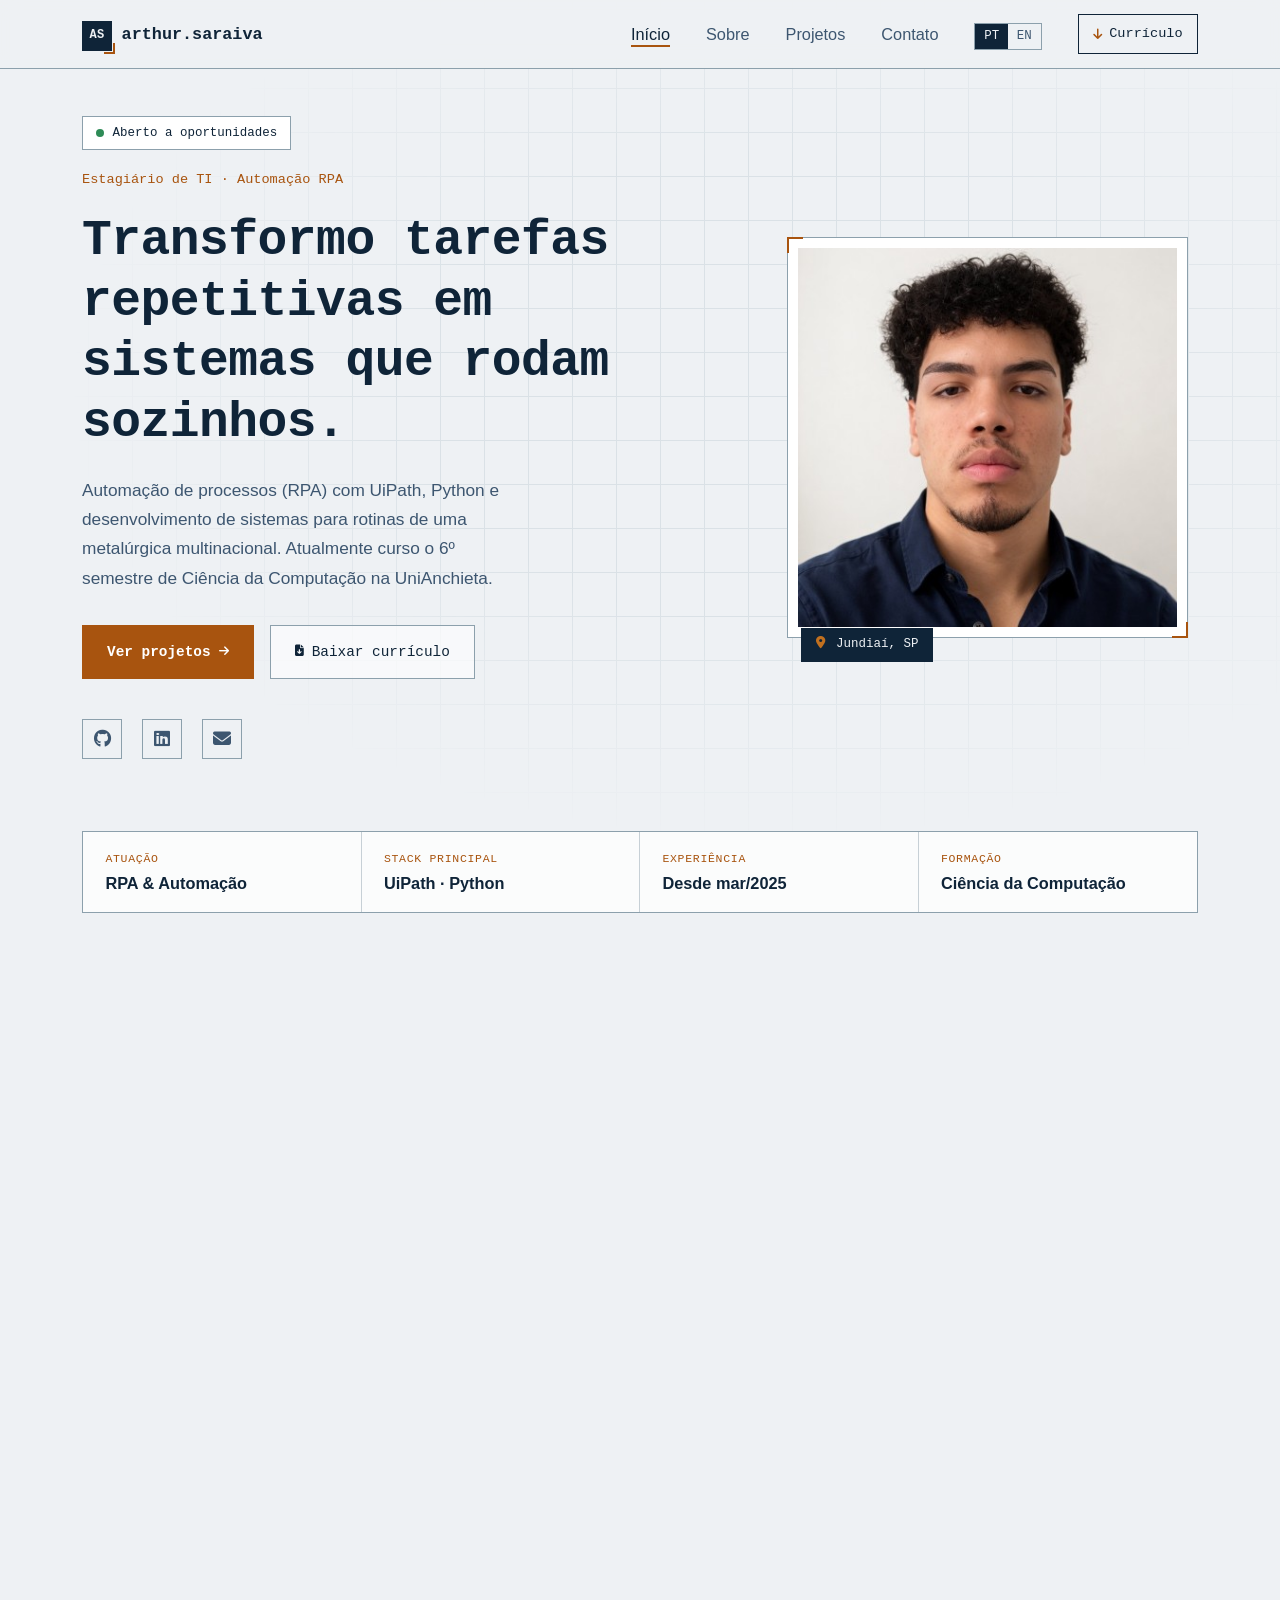
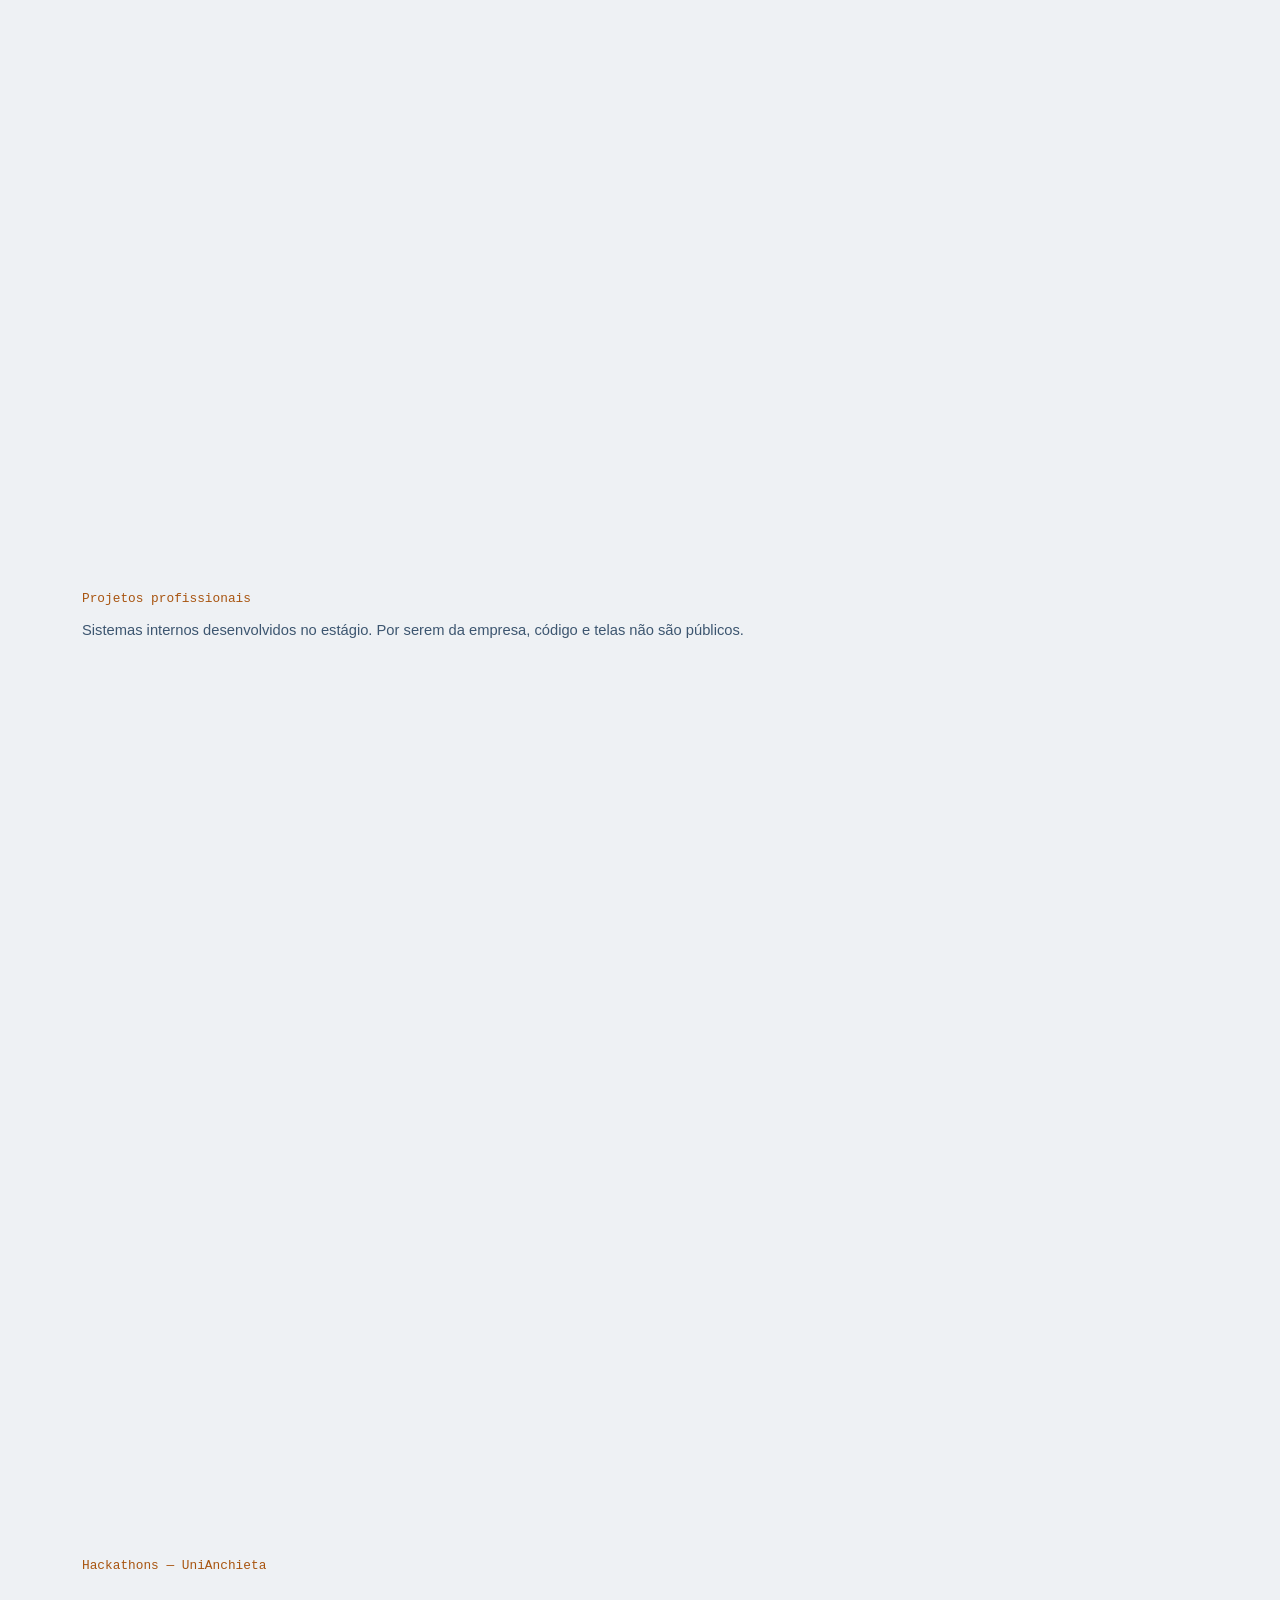
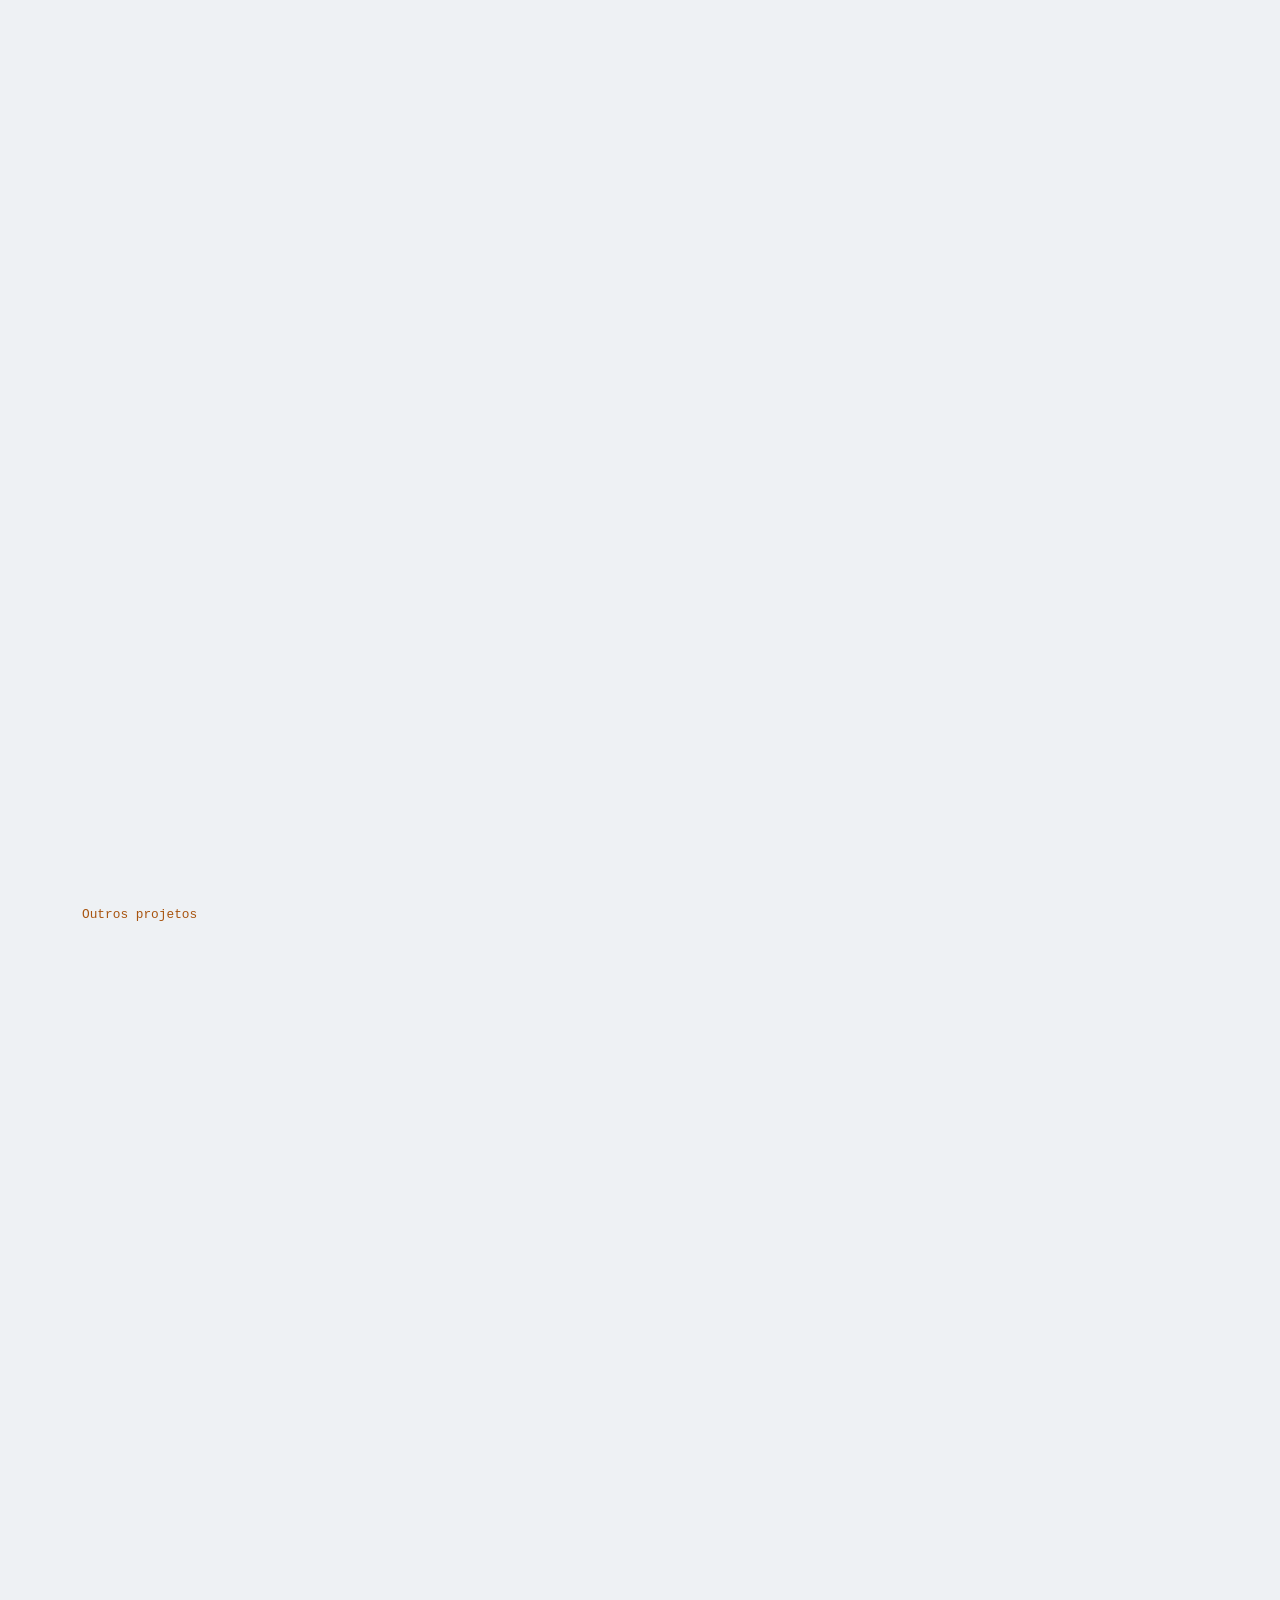
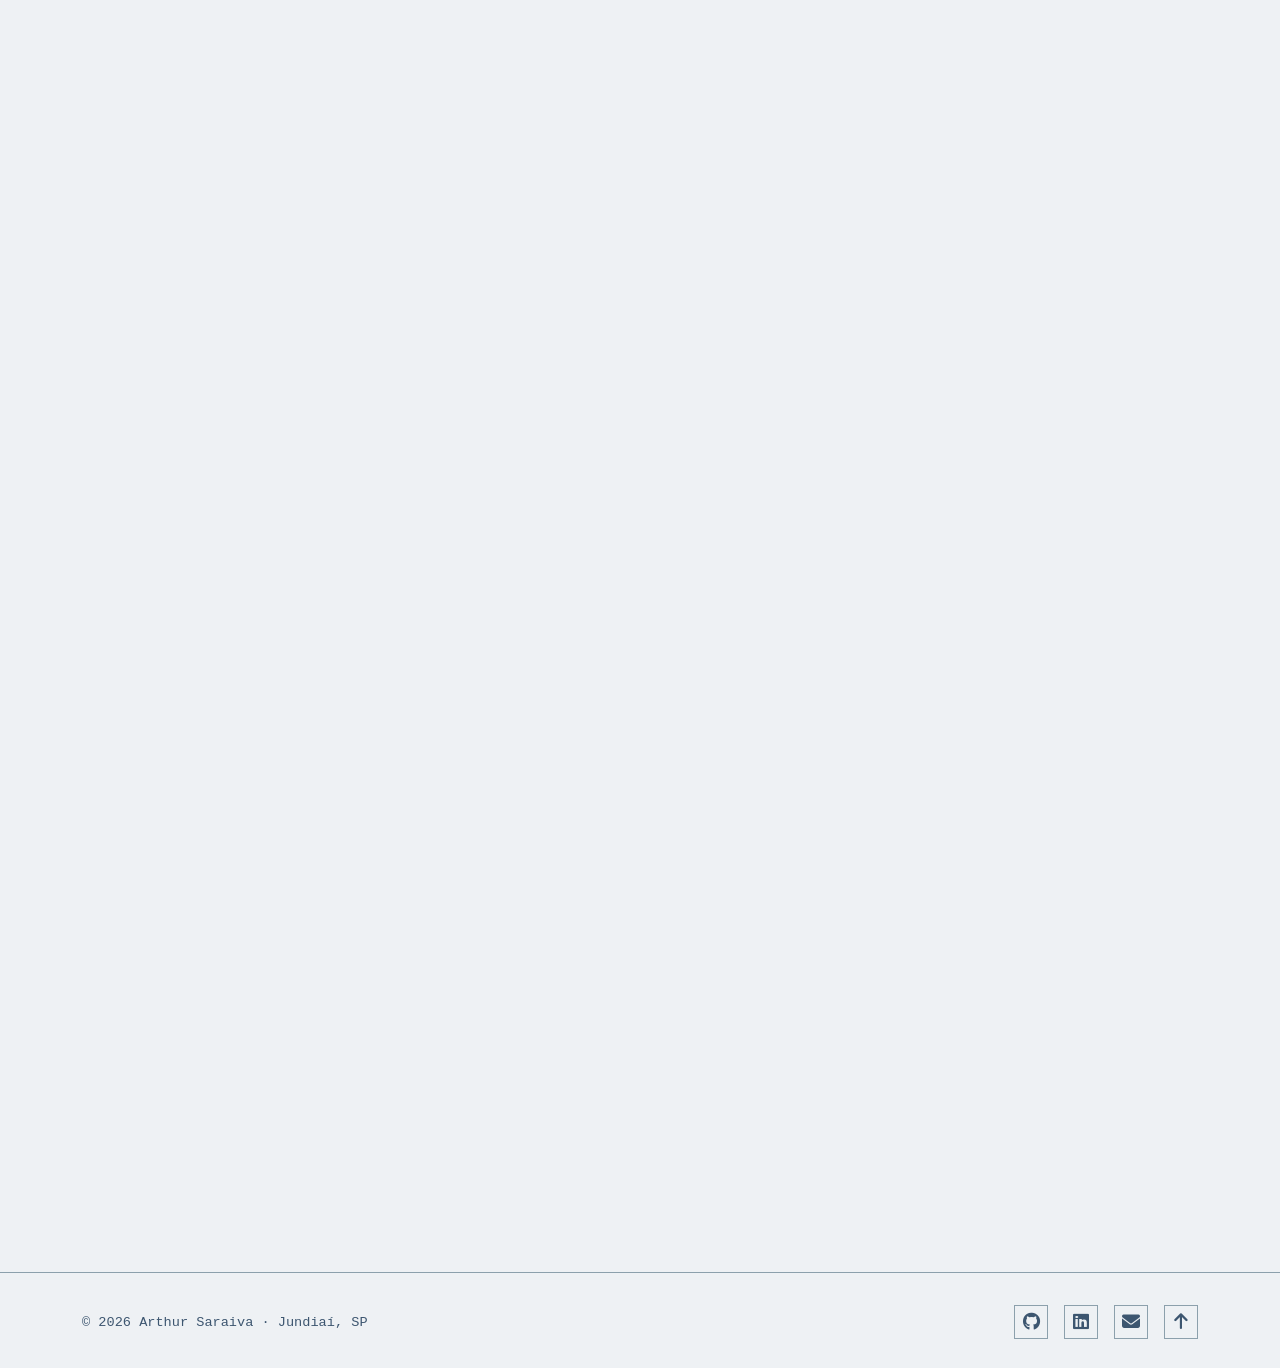
==== index.html @ bbb7237f "Tira o nome da empresa fora da Experiência e alinha textos ao currículo" ====
<!DOCTYPE html>
<html lang="pt-BR">
<head>
    <meta charset="UTF-8">
    <meta name="viewport" content="width=device-width, initial-scale=1.0">
    <title>Arthur Saraiva — Desenvolvedor RPA &amp; Automação</title>
    <meta name="description" content="Arthur Saraiva — Estagiário de TI em uma multinacional. Automação de processos (RPA) com UiPath, Python e desenvolvimento de sistemas. Ciência da Computação na UniAnchieta.">
    <meta name="theme-color" content="#0F2438">
    <meta http-equiv="Content-Security-Policy" content="default-src 'self'; script-src 'self'; style-src 'self' https://fonts.googleapis.com; font-src 'self' https://fonts.gstatic.com; img-src 'self' data:; connect-src https://formsubmit.co; form-action 'self'; base-uri 'self'; object-src 'none'">
    <meta name="referrer" content="strict-origin-when-cross-origin">

    <meta property="og:type" content="website">
    <meta property="og:title" content="Arthur Saraiva — Desenvolvedor RPA &amp; Automação">
    <meta property="og:description" content="Automação de processos com UiPath e Python, e sistemas web em Django e Flask.">
    <meta property="og:url" content="https://arthsz-ti.github.io/">
    <meta property="og:image" content="https://arthsz-ti.github.io/image/profile.png">
    <meta property="og:locale" content="pt_BR">

    <link rel="icon" href="data:image/svg+xml,%3Csvg xmlns='http://www.w3.org/2000/svg' viewBox='0 0 64 64'%3E%3Crect width='64' height='64' fill='%230F2438'/%3E%3Cpath d='M8 8h14v4H12v10H8zM56 56H42v-4h10V42h4z' fill='%23C1701F'/%3E%3Ctext x='32' y='42' font-family='monospace' font-size='26' font-weight='700' fill='%23EEF1F4' text-anchor='middle'%3EAS%3C/text%3E%3C/svg%3E">

    <link rel="alternate" hreflang="pt-BR" href="https://arthsz-ti.github.io/">
    <link rel="alternate" hreflang="en" href="https://arthsz-ti.github.io/en/">
    <link rel="preconnect" href="https://fonts.googleapis.com">
    <link rel="preconnect" href="https://fonts.gstatic.com" crossorigin>
    <link href="https://fonts.googleapis.com/css2?family=IBM+Plex+Mono:wght@400;500;600&family=IBM+Plex+Sans:wght@400;500;600;700&display=swap" rel="stylesheet">
    <link href="vendor/fontawesome/css/all.min.css" rel="stylesheet">
    <link href="css/style.css?v=5" rel="stylesheet">
</head>
<body>
    <a class="skip-link" href="#sobre">Pular para o conteúdo</a>

    <header>
        <nav class="navbar">
            <div class="nav-container">
                <div class="nav-logo">
                    <a href="#home"><span class="logo-mark">AS</span>arthur.saraiva</a>
                </div>
                <ul class="nav-menu">
                    <li class="nav-item"><a href="#home" class="nav-link">Início</a></li>
                    <li class="nav-item"><a href="#sobre" class="nav-link">Sobre</a></li>
                    <li class="nav-item"><a href="#portfolio" class="nav-link">Projetos</a></li>
                    <li class="nav-item"><a href="#contato" class="nav-link">Contato</a></li>
                    <li class="nav-item"><span class="lang-switch" aria-label="Idioma"><span aria-current="true">PT</span><a href="en/" hreflang="en" lang="en" title="English version">EN</a></span></li>
                    <li class="nav-item nav-cta-item">
                        <a href="docs/curriculo-arthur-saraiva.pdf" class="nav-cta" download>
                            <i class="fas fa-arrow-down" aria-hidden="true"></i> Currículo
                        </a>
                    </li>
                </ul>
                <button class="hamburger" aria-label="Abrir menu" aria-expanded="false">
                    <span class="bar"></span>
                    <span class="bar"></span>
                    <span class="bar"></span>
                </button>
            </div>
        </nav>
    </header>

    <main>
        <!-- Home -->
        <section id="home" class="hero">
            <div class="container hero-container">
                <div class="hero-content">
                    <span class="status-badge"><span class="status-dot"></span>Aberto a oportunidades</span>
                    <span class="hero-eyebrow">Estagiário de TI · Automação RPA</span>
                    <h1 class="hero-title">Transformo tarefas repetitivas em sistemas que rodam sozinhos.</h1>
                    <p class="hero-description">Automação de processos (RPA) com UiPath, Python e desenvolvimento de sistemas para rotinas de uma metalúrgica multinacional. Atualmente curso o 6º semestre de Ciência da Computação na UniAnchieta.</p>
                    <div class="hero-buttons">
                        <a href="#portfolio" class="btn btn-primary">Ver projetos <i class="fas fa-arrow-right" aria-hidden="true"></i></a>
                        <a href="docs/curriculo-arthur-saraiva.pdf" class="btn btn-secondary" download><i class="fas fa-file-arrow-down" aria-hidden="true"></i> Baixar currículo</a>
                    </div>
                    <div class="social-links">
                        <a href="https://github.com/arthsz-ti" target="_blank" rel="noopener" aria-label="GitHub"><i class="fab fa-github"></i></a>
                        <a href="https://www.linkedin.com/in/arthur-saraiva-ti" target="_blank" rel="noopener" aria-label="LinkedIn"><i class="fab fa-linkedin"></i></a>
                        <a href="mailto:arthursaraiva51@gmail.com" aria-label="Email"><i class="fas fa-envelope"></i></a>
                    </div>
                </div>
                <div class="hero-image">
                    <div class="plate">
                        <img src="image/profile.png" alt="Arthur Saraiva" class="profile-img" width="400" height="400">
                    </div>
                    <span class="hero-image-tag"><i class="fas fa-location-dot" aria-hidden="true"></i> Jundiaí, SP</span>
                </div>
            </div>

            <div class="container">
                <dl class="hero-facts">
                    <div class="fact">
                        <dt>Atuação</dt>
                        <dd>RPA &amp; Automação</dd>
                    </div>
                    <div class="fact">
                        <dt>Stack principal</dt>
                        <dd>UiPath · Python</dd>
                    </div>
                    <div class="fact">
                        <dt>Experiência</dt>
                        <dd>Desde mar/2025</dd>
                    </div>
                    <div class="fact">
                        <dt>Formação</dt>
                        <dd>Ciência da Computação</dd>
                    </div>
                </dl>
            </div>
        </section>

        <!-- Sobre -->
        <section id="sobre" class="about">
            <div class="container">
                <div class="section-head reveal">
                    <span class="section-num">01</span>
                    <h2 class="section-title">Sobre mim</h2>
                </div>

                <div class="about-content">
                    <div class="about-text reveal">
                        <p>Desde março de 2025 sou estagiário de TI em uma multinacional do setor automotivo. Desenvolvo, executo e monitoro automações RPA (attended e unattended) em <strong>UiPath</strong> Studio e Orchestrator, estruturadas em REFramework com tratamento de exceções e logging, cobrindo o ciclo completo: análise, desenvolvimento, testes, homologação, implantação e sustentação. Também desenvolvo em <strong>Python</strong> (Flask, Django, Pandas) e dou suporte a sistemas corporativos como SAP, PowerShare e BMC.</p>

                        <p>Construí um portal web em Django com controle de acesso por perfil, usado hoje por todas as plantas no Brasil para centralizar iniciativas de qualquer área, não só de automação. O RH, por exemplo, pode usá-lo para tratar de benefícios. O portal conta com IA integrada e controle de gerenciamento. Também desenvolvi um <strong>dashboard de monitoramento de automações</strong> em Flask, integrado via API ao UiPath Orchestrator, e trabalho num projeto de visão computacional para detecção de uso de EPIs.</p>

                        <div class="objective">
                            <h3>Plano de carreira</h3>
                            <p>Busco oportunidades como Desenvolvedor(a) RPA Júnior ou Analista de Automação, para aplicar e evoluir na prática o que já venho construindo.</p>
                        </div>

                        <div class="languages">
                            <h3>Idiomas</h3>
                            <ul>
                                <li><span class="lang-name">Português</span> <span class="lang-level">Nativo</span></li>
                                <li><span class="lang-name">Inglês</span> <span class="lang-level">Profissional</span></li>
                                <li><span class="lang-name">Italiano</span> <span class="lang-level">Em estudo</span></li>
                            </ul>
                        </div>
                    </div>

                    <div class="skills-section reveal">
                        <div class="skill-category">
                            <h4>Automação &amp; RPA</h4>
                            <div class="skills">
                                <span class="skill-tag">UiPath Studio</span>
                                <span class="skill-tag">Orchestrator</span>
                                <span class="skill-tag">REFramework</span>
                                <span class="skill-tag">N8n</span>
                                <span class="skill-tag">Knime</span>
                                <span class="skill-tag">Selenium</span>
                                <span class="skill-tag">PyAutoGUI</span>
                            </div>
                        </div>
                        <div class="skill-category">
                            <h4>Backend &amp; Dados</h4>
                            <div class="skills">
                                <span class="skill-tag">Python</span>
                                <span class="skill-tag">Django</span>
                                <span class="skill-tag">Flask</span>
                                <span class="skill-tag">Pandas</span>
                                <span class="skill-tag">SQL Server</span>
                                <span class="skill-tag">APIs REST</span>
                                <span class="skill-tag">JSON / XML</span>
                                <span class="skill-tag">Power BI</span>
                                <span class="skill-tag">Git</span>
                            </div>
                        </div>
                        <div class="skill-category">
                            <h4>Frontend</h4>
                            <div class="skills">
                                <span class="skill-tag">HTML</span>
                                <span class="skill-tag">CSS</span>
                                <span class="skill-tag">JavaScript</span>
                                <span class="skill-tag">TypeScript</span>
                            </div>
                        </div>
                        <div class="skill-category">
                            <h4>Inteligência Artificial</h4>
                            <div class="skills">
                                <span class="skill-tag">Agentes de IA</span>
                                <span class="skill-tag">Integração via API</span>
                                <span class="skill-tag">Visão computacional</span>
                            </div>
                        </div>
                        <div class="skill-category">
                            <h4>Sistemas corporativos</h4>
                            <div class="skills">
                                <span class="skill-tag">SAP</span>
                                <span class="skill-tag">PowerShare</span>
                                <span class="skill-tag">BMC</span>
                            </div>
                        </div>
                    </div>
                </div>

                <div class="experience-education">
                    <div class="experience reveal">
                        <h3>Experiência</h3>
                        <div class="timeline-item">
                            <div class="timeline-date">Março 2025 — Atual</div>
                            <div class="timeline-content">
                                <h4>Estagiário de TI</h4>
                                <p class="role-loc">Aumovio (spin-off da Continental Automotive) · Várzea Paulista, SP</p>

                                <div class="exp-group">
                                    <h5>Automação RPA</h5>
                                    <ul>
                                        <li>Desenvolvo, executo e monitoro automações attended e unattended em UiPath Studio e Orchestrator, estruturadas em REFramework com tratamento de exceções e logging</li>
                                        <li>Cubro o ciclo completo: levantamento do processo, desenvolvimento, testes, homologação, implantação e sustentação</li>
                                        <li>Faço a análise de processos junto às áreas de negócio e elaboro a documentação técnica (PDD e SDD)</li>
                                    </ul>
                                </div>

                                <div class="exp-group">
                                    <h5>Desenvolvimento de sistemas</h5>
                                    <ul>
                                        <li>Construí do zero um portal web (Django) com controle de acesso por perfil, com o objetivo de centralizar num único portal as iniciativas de qualquer área (não só automação), com IA integrada e controle de gerenciamento. Hoje é usado por todas as plantas no Brasil</li>
                                        <li>Integrei um agente de IA a esse portal para apoiar geração de conteúdo e análises</li>
                                        <li>Desenvolvi um dashboard de monitoramento de automações em Python (Flask) e SQL Server, integrado via REST API ao UiPath Orchestrator, que mostra status, execuções, falhas, horário de disparo e a máquina (hostname) de cada robô</li>
                                        <li>Desenvolvi uma aplicação web em Django para monitoramento e planejamento de materiais, com KPIs de risco de cobertura, filtros, controle de acesso por perfil e envio de follow-ups, integrada a dados do SAP</li>
                                        <li>Desenvolvo um projeto de visão computacional para detecção de EPIs</li>
                                    </ul>
                                </div>

                                <div class="exp-group">
                                    <h5>Suporte &amp; infraestrutura</h5>
                                    <ul>
                                        <li>Dou suporte a sistemas corporativos (SAP, PowerShare e BMC) e atuo em projetos de migração de usuários e gestão de acessos, em ambiente multinacional</li>
                                    </ul>
                                </div>
                            </div>
                        </div>
                    </div>

                    <div class="education reveal">
                        <h3>Formação</h3>
                        <div class="timeline-item">
                            <div class="timeline-date">2024 — 2027 (em andamento)</div>
                            <div class="timeline-content">
                                <h4>Bacharelado em Ciências da Computação</h4>
                                <p>UniAnchieta · 6º semestre</p>
                            </div>
                        </div>
                        <div class="timeline-item">
                            <div class="timeline-date">2022 — 2023</div>
                            <div class="timeline-content">
                                <h4>Curso Técnico em Administração</h4>
                                <p>ETECVAV</p>
                            </div>
                        </div>
                    </div>
                </div>

                <div class="courses-list reveal">
                    <h3>Cursos &amp; certificações</h3>
                    <div class="courses-grid">
                        <div class="course-card course-current">
                            <span class="course-name">Desenvolvimento Web Completo</span>
                            <span class="course-org">Udemy · cursando</span>
                        </div>
                        <div class="course-card">
                            <span class="course-name">RPA Automação com Python</span>
                            <span class="course-org">Udemy · fev 2026</span>
                        </div>
                        <div class="course-card">
                            <span class="course-name">RPA Developer Foundation</span>
                            <span class="course-org">UiPath · abr 2025</span>
                        </div>
                        <div class="course-card">
                            <span class="course-name">Power BI e SQL Server</span>
                            <span class="course-org">Udemy · ago 2025</span>
                        </div>
                        <div class="course-card">
                            <span class="course-name">Algoritmos e Lógica de Programação</span>
                            <span class="course-org">Udemy · mai 2025</span>
                        </div>
                        <div class="course-card">
                            <span class="course-name">Fundamentos Python 1</span>
                            <span class="course-org">Senai · jun 2024</span>
                        </div>
                    </div>
                    <details class="courses-more">
                        <summary><span class="more-closed">Ver todos os cursos (+9)</span><span class="more-open">Mostrar menos</span> <i class="fas fa-chevron-down" aria-hidden="true"></i></summary>
                        <div class="courses-grid">
                            <div class="course-card">
                                <span class="course-name">Conceitos Básicos de Redes</span>
                                <span class="course-org">Cisco · nov 2025</span>
                            </div>
                            <div class="course-card">
                                <span class="course-name">Academia Guepardo TAX in Company</span>
                                <span class="course-org">NTT DATA Business Solutions · out 2025</span>
                            </div>
                            <div class="course-card">
                                <span class="course-name">Windows Server Hyper-V and Virtualization</span>
                                <span class="course-org">Microsoft · set 2025</span>
                            </div>
                            <div class="course-card">
                                <span class="course-name">Introduction to Packet Tracer Exam</span>
                                <span class="course-org">Cisco · set 2025</span>
                            </div>
                            <div class="course-card">
                                <span class="course-name">Power Business Intelligence &amp; Microsoft Excel</span>
                                <span class="course-org">InterNews Jundiaí · abr 2023</span>
                            </div>
                            <div class="course-card">
                                <span class="course-name">Excel Completo</span>
                                <span class="course-org">Senai São Paulo · set 2022</span>
                            </div>
                            <div class="course-card">
                                <span class="course-name">Como Falar em Público</span>
                                <span class="course-org">Senac · 2022</span>
                            </div>
                            <div class="course-card">
                                <span class="course-name">Marketing Digital e Vendas em Redes Sociais</span>
                                <span class="course-org">Senac São Paulo · dez 2021</span>
                            </div>
                            <div class="course-card">
                                <span class="course-name">Hardware, Redes, Notebooks e Dispositivos Móveis</span>
                                <span class="course-org">Microlins · jun 2021</span>
                            </div>
                        </div>
                    </details>
                </div>
            </div>
        </section>

        <!-- Portfólio -->
        <section id="portfolio" class="portfolio">
            <div class="container">
                <div class="section-head reveal">
                    <span class="section-num">02</span>
                    <h2 class="section-title">Projetos</h2>
                </div>

                <span class="featured-tag">Projetos profissionais</span>
                <p class="pro-note">Sistemas internos desenvolvidos no estágio. Por serem da empresa, código e telas não são públicos.</p>
                <div class="pro-grid">
                    <article class="pro-card reveal">
                        <div class="pro-head">
                            <span class="pro-icon"><i class="fas fa-sitemap" aria-hidden="true"></i></span>
                            <span class="pro-status live">Em produção</span>
                        </div>
                        <h3>Portal de Iniciativas</h3>
                        <p>Portal web que centraliza iniciativas de qualquer área da empresa, não só de automação. Usado hoje por todas as plantas no Brasil.</p>
                        <ul>
                            <li>Controle de acesso por perfil</li>
                            <li>Agente de IA integrado para geração de conteúdo e análises</li>
                            <li>Controle de gerenciamento das iniciativas</li>
                        </ul>
                        <div class="project-tags">
                            <span class="tag">Django</span>
                            <span class="tag">Python</span>
                            <span class="tag">IA</span>
                        </div>
                    </article>

                    <article class="pro-card reveal">
                        <div class="pro-head">
                            <span class="pro-icon"><i class="fas fa-gauge-high" aria-hidden="true"></i></span>
                            <span class="pro-status live">Em produção</span>
                        </div>
                        <h3>Dashboard de Monitoramento RPA</h3>
                        <p>Dashboard em Python (Flask) e SQL Server, integrado via REST API ao UiPath Orchestrator, para acompanhar status, execuções, falhas e horários dos robôs.</p>
                        <ul>
                            <li>Status, execuções e falhas de cada automação</li>
                            <li>Horário de disparo dos robôs</li>
                            <li>Máquina (hostname) em que cada automação roda</li>
                        </ul>
                        <div class="project-tags">
                            <span class="tag">Flask</span>
                            <span class="tag">SQL Server</span>
                            <span class="tag">REST API</span>
                            <span class="tag">UiPath</span>
                        </div>
                    </article>

                    <article class="pro-card reveal">
                        <div class="pro-head">
                            <span class="pro-icon"><i class="fas fa-boxes-stacked" aria-hidden="true"></i></span>
                            <span class="pro-status live">Em produção</span>
                        </div>
                        <h3>Planejamento de Materiais</h3>
                        <p>Aplicação web em Django (SQL Server) para monitoramento e planejamento de materiais, integrada a dados do SAP.</p>
                        <ul>
                            <li>KPIs de risco de cobertura</li>
                            <li>Filtros e controle de acesso por perfil</li>
                            <li>Envio de follow-ups</li>
                        </ul>
                        <div class="project-tags">
                            <span class="tag">Django</span>
                            <span class="tag">SQL Server</span>
                            <span class="tag">SAP</span>
                        </div>
                    </article>

                    <article class="pro-card reveal">
                        <div class="pro-head">
                            <span class="pro-icon"><i class="fas fa-helmet-safety" aria-hidden="true"></i></span>
                            <span class="pro-status dev">Em desenvolvimento</span>
                        </div>
                        <h3>Detecção de EPIs</h3>
                        <p>Projeto de visão computacional para identificar automaticamente o uso de equipamentos de proteção individual.</p>
                        <div class="project-tags">
                            <span class="tag">Visão computacional</span>
                            <span class="tag">Python</span>
                        </div>
                    </article>
                </div>

                <span class="featured-tag">Hackathons — UniAnchieta</span>
                <div class="featured-grid">
                    <article class="featured-card plate reveal">
                        <div class="featured-shot">
                            <img src="image/acadia-screenshot.png" alt="Painéis do AcadIA: avaliação geral da turma e avaliação individual dos alunos" loading="lazy" width="800" height="395">
                        </div>
                        <span class="hackathon-badge">Hackathon 2025</span>
                        <h3>AcadIA — Personalização Educacional com IA</h3>
                        <p>Contribuí no desenvolvimento do AcadIA, plataforma que apoia o professor com dados reais de desempenho da turma, coletados automaticamente a cada quiz aplicado. Com o painel, o professor pode:</p>
                        <ul>
                            <li>Acompanhar tendências de desempenho da turma por quiz (taxa de acerto, tempo médio, participação)</li>
                            <li>Identificar automaticamente alunos em risco de baixo rendimento</li>
                            <li>Ver o progresso individual de cada aluno, com histórico e detalhes</li>
                            <li>Enviar mensagens diretamente ao aluno pelo painel</li>
                        </ul>
                        <div class="project-tags">
                            <span class="tag">Inteligência Artificial</span>
                            <span class="tag">Python</span>
                            <span class="tag">Educação</span>
                        </div>
                    </article>

                    <article class="featured-card plate reveal">
                        <div class="featured-shot">
                            <img src="image/valores-imobiliarios-pitch.png" alt="Slide de pitch do projeto Valores Imobiliários, equipe CTRL+ALT+DEFEAT" loading="lazy" width="800" height="450">
                        </div>
                        <span class="hackathon-badge">Hackathon 2024</span>
                        <h3>CTRL + ALT + DEFEAT – Valores Imobiliários</h3>
                        <p>Desafio de estimar valores imobiliários no município, com a Prefeitura de Jundiaí. Na equipe <strong>CTRL+ALT+DEFEAT</strong>, criamos um app que agrega dados de sites de imóveis para analisar o mercado local. Com ele, o usuário pode:</p>
                        <ul>
                            <li>Verificar o preço médio de imóveis por rua e o valor médio do metro quadrado</li>
                            <li>Consultar o número de imóveis à venda numa área específica</li>
                            <li>Comparar categorias de imóvel (residencial ou comercial)</li>
                            <li>Ver detalhes internos, como quantidade de salas e banheiros</li>
                        </ul>
                        <div class="project-tags">
                            <span class="tag">Análise de Dados</span>
                            <span class="tag">Python</span>
                            <span class="tag">Setor Público</span>
                        </div>
                    </article>
                </div>

                <span class="featured-tag">Outros projetos</span>
                <div class="projects-grid">
                    <article class="project-card reveal">
                        <div class="project-image">
                            <img src="image/cadastro.png" alt="Previsão de Nota de Crédito" loading="lazy">
                        </div>
                        <div class="project-content">
                            <h3>Previsão de Nota de Crédito</h3>
                            <p>Algoritmos de Random Forest e KNN para prever a avaliação de crédito de clientes.</p>
                            <div class="project-tags">
                                <span class="tag">Python</span>
                                <span class="tag">Machine Learning</span>
                            </div>
                        </div>
                    </article>

                    <article class="project-card reveal">
                        <div class="project-image">
                            <img src="image/churn.png" alt="Análise de Churn" loading="lazy">
                        </div>
                        <div class="project-content">
                            <h3>Análise de Churn</h3>
                            <p>Identificação de causas de cancelamento de clientes com Python e análise de dados.</p>
                            <div class="project-tags">
                                <span class="tag">Python</span>
                                <span class="tag">Pandas</span>
                            </div>
                        </div>
                    </article>

                    <article class="project-card reveal">
                        <div class="project-image">
                            <img src="image/web_scraping.png" alt="Web Scraping — Criptomoedas" loading="lazy">
                        </div>
                        <div class="project-content">
                            <h3>Web Scraping — Criptomoedas</h3>
                            <p>Coleta automatizada de dados de criptomoedas com Selenium para análise de mercado.</p>
                            <div class="project-tags">
                                <span class="tag">Python</span>
                                <span class="tag">Selenium</span>
                            </div>
                        </div>
                    </article>

                    <article class="project-card reveal">
                        <div class="project-image">
                            <img src="image/extracao_dados.png" alt="Extração de Dados — Filmes" loading="lazy">
                        </div>
                        <div class="project-content">
                            <h3>Extração de Dados — Filmes</h3>
                            <p>Raspagem e organização de dados de filmes com Python, gerando uma base estruturada.</p>
                            <div class="project-tags">
                                <span class="tag">Python</span>
                                <span class="tag">Web Scraping</span>
                            </div>
                        </div>
                    </article>

                    <article class="project-card reveal">
                        <div class="project-image">
                            <img src="image/automation.jpg" alt="Bot de Cadastro de Produtos" loading="lazy">
                        </div>
                        <div class="project-content">
                            <h3>Bot de Cadastro de Produtos</h3>
                            <p>Automação de cadastros em massa com PyAutoGUI, imitando a interação humana em sistemas sem API disponível.</p>
                            <div class="project-tags">
                                <span class="tag">Python</span>
                                <span class="tag">PyAutoGUI</span>
                                <span class="tag">RPA</span>
                            </div>
                        </div>
                    </article>

                    <article class="project-card reveal">
                        <div class="project-image">
                            <img src="image/email-pdf-automation.jpg" alt="Automação de E-mails e PDFs" loading="lazy">
                        </div>
                        <div class="project-content">
                            <h3>Automação de E-mails e PDFs</h3>
                            <p>Scripts em Python para envio automático de e-mails e para extração e manipulação de dados em arquivos PDF.</p>
                            <div class="project-tags">
                                <span class="tag">Python</span>
                                <span class="tag">RPA</span>
                            </div>
                        </div>
                    </article>
                </div>
            </div>
        </section>

        <!-- Contato -->
        <section id="contato" class="contact">
            <div class="container">
                <div class="section-head reveal">
                    <span class="section-num">03</span>
                    <h2 class="section-title">Contato</h2>
                </div>
                <div class="contact-content">
                    <div class="contact-info reveal">
                        <h3>Vamos conversar</h3>
                        <p>Estou aberto a oportunidades como Desenvolvedor(a) RPA Júnior ou Analista de Automação. Mande uma mensagem pelo formulário ou fale comigo por qualquer um dos canais abaixo.</p>

                        <div class="contact-items">
                            <a class="contact-item" href="mailto:arthursaraiva51@gmail.com">
                                <i class="fas fa-envelope" aria-hidden="true"></i>
                                <div>
                                    <h4>Email</h4>
                                    <span>arthursaraiva51@gmail.com</span>
                                </div>
                            </a>
                            <a class="contact-item" href="tel:+5511950330880">
                                <i class="fas fa-phone" aria-hidden="true"></i>
                                <div>
                                    <h4>Telefone</h4>
                                    <span>(11) 95033-0880</span>
                                </div>
                            </a>
                            <a class="contact-item" href="https://www.linkedin.com/in/arthur-saraiva-ti" target="_blank" rel="noopener">
                                <i class="fab fa-linkedin" aria-hidden="true"></i>
                                <div>
                                    <h4>LinkedIn</h4>
                                    <span>arthur-saraiva-ti</span>
                                </div>
                            </a>
                            <a class="contact-item" href="https://github.com/arthsz-ti" target="_blank" rel="noopener">
                                <i class="fab fa-github" aria-hidden="true"></i>
                                <div>
                                    <h4>GitHub</h4>
                                    <span>arthsz-ti</span>
                                </div>
                            </a>
                            <div class="contact-item">
                                <i class="fas fa-location-dot" aria-hidden="true"></i>
                                <div>
                                    <h4>Localização</h4>
                                    <span>Jundiaí, SP</span>
                                </div>
                            </div>
                        </div>
                    </div>

                    <form id="contactForm" class="contact-form plate reveal" novalidate>
                        <div class="form-head">
                            <h3>Envie uma mensagem</h3>
                            <p>A mensagem chega direto no meu email.</p>
                        </div>
                        <div class="form-row">
                            <div class="form-group">
                                <label for="name">Nome</label>
                                <input type="text" id="name" name="name" maxlength="100" autocomplete="name" placeholder="Seu nome" required>
                            </div>
                            <div class="form-group">
                                <label for="email">Email</label>
                                <input type="email" id="email" name="email" maxlength="150" autocomplete="email" placeholder="voce@empresa.com" required>
                            </div>
                        </div>
                        <div class="form-group">
                            <label for="subject">Assunto</label>
                            <input type="text" id="subject" name="subject" maxlength="150" placeholder="Ex.: Vaga de Desenvolvedor RPA" required>
                        </div>
                        <div class="form-group">
                            <label for="message">Mensagem</label>
                            <textarea id="message" name="message" maxlength="3000" rows="5" placeholder="Conte um pouco sobre a oportunidade ou o projeto" required></textarea>
                        </div>
                        <!-- campo invisível anti-spam -->
                        <input type="text" name="_honey" class="hp-field" tabindex="-1" autocomplete="off" aria-hidden="true">
                        <button type="submit" class="btn btn-primary">
                            <span class="btn-label">Enviar mensagem</span>
                            <i class="fas fa-paper-plane" aria-hidden="true"></i>
                        </button>
                        <p class="form-status" role="status" aria-live="polite"></p>
                    </form>
                </div>
            </div>
        </section>
    </main>

    <footer>
        <div class="container footer-content">
            <p>© <span id="year">2026</span> Arthur Saraiva · Jundiaí, SP</p>
            <div class="footer-social">
                <a href="https://github.com/arthsz-ti" target="_blank" rel="noopener" aria-label="GitHub"><i class="fab fa-github"></i></a>
                <a href="https://www.linkedin.com/in/arthur-saraiva-ti" target="_blank" rel="noopener" aria-label="LinkedIn"><i class="fab fa-linkedin"></i></a>
                <a href="mailto:arthursaraiva51@gmail.com" aria-label="Email"><i class="fas fa-envelope"></i></a>
                <a href="#home" aria-label="Voltar ao topo"><i class="fas fa-arrow-up"></i></a>
            </div>
        </div>
    </footer>

    <script src="javascript/script.js?v=5"></script>
</body>
</html>
---- css/style.css ----
/* =========================================================
   Arthur Saraiva — Portfólio
   Sistema visual: "papel técnico" — inspirado em pranchas de
   desenho de engenharia sobre papel vegetal, coerente com o
   trabalho de automação e integração de sistemas industriais.
   Tema claro por legibilidade.
   ========================================================= */

* {
    margin: 0;
    padding: 0;
    box-sizing: border-box;
}

:root {
    --paper: #EEF1F4;
    --paper-2: #E4E9ED;
    --paper-3: #D9E0E5;
    --ink: #0F2438;
    --ink-dim: #3D5670;
    --accent: #A8540F;
    --accent-bright: #C1701F;
    --accent-soft: rgba(168, 84, 15, 0.09);
    --line: #C7D0D6;
    --line-strong: #8CA0AC;

    --sans: 'IBM Plex Sans', -apple-system, BlinkMacSystemFont, 'Segoe UI', sans-serif;
    --mono: 'IBM Plex Mono', ui-monospace, SFMono-Regular, Menlo, monospace;

    --corner: 14px;
}

html { scroll-behavior: smooth; scroll-padding-top: 84px; }

::selection { background: var(--accent); color: #fff; }

:focus-visible { outline: 2px solid var(--accent); outline-offset: 3px; }

body {
    font-family: var(--sans);
    font-size: 18px;
    line-height: 1.7;
    color: var(--ink);
    background: var(--paper);
}

.container {
    max-width: 1180px;
    margin: 0 auto;
    padding: 0 2rem;
}

a { color: inherit; }

img { max-width: 100%; height: auto; }

h1, h2, h3, h4 {
    font-family: var(--mono);
    font-weight: 600;
    letter-spacing: -0.01em;
    color: var(--ink);
}

/* ---------- corner-bracket "prancha técnica" utility ---------- */
.plate {
    position: relative;
    background: #fff;
    border: 1px solid var(--line-strong);
}
.plate::before,
.plate::after {
    content: "";
    position: absolute;
    width: var(--corner);
    height: var(--corner);
    pointer-events: none;
}
.plate::before {
    top: -1px; left: -1px;
    border-top: 2px solid var(--accent);
    border-left: 2px solid var(--accent);
}
.plate::after {
    bottom: -1px; right: -1px;
    border-bottom: 2px solid var(--accent);
    border-right: 2px solid var(--accent);
}

/* ---------- Navegação ---------- */
.navbar {
    position: fixed;
    top: 0;
    width: 100%;
    background: rgba(238, 241, 244, 0.92);
    backdrop-filter: blur(10px);
    border-bottom: 1px solid var(--line-strong);
    z-index: 1000;
    transition: box-shadow 0.25s ease, background 0.25s ease;
}
.navbar.scrolled {
    background: rgba(238, 241, 244, 0.97);
    box-shadow: 0 6px 20px rgba(15, 36, 56, 0.07);
}

.nav-container {
    max-width: 1180px;
    margin: 0 auto;
    padding: 0 2rem;
    display: flex;
    justify-content: space-between;
    align-items: center;
    height: 68px;
}

.nav-logo a {
    font-family: var(--mono);
    font-size: 1.05rem;
    font-weight: 600;
    color: var(--ink);
    text-decoration: none;
    display: inline-flex;
    align-items: center;
    gap: 0.6rem;
}
.logo-mark {
    display: inline-grid;
    place-items: center;
    width: 30px; height: 30px;
    background: var(--ink);
    color: var(--paper);
    font-size: 0.75rem;
    letter-spacing: 0.02em;
    position: relative;
}
.logo-mark::after {
    content: "";
    position: absolute;
    right: -3px; bottom: -3px;
    width: 9px; height: 9px;
    border-right: 2px solid var(--accent);
    border-bottom: 2px solid var(--accent);
}

.nav-menu {
    display: flex;
    align-items: center;
    gap: 2.25rem;
    list-style: none;
}
.nav-cta {
    display: inline-flex;
    align-items: center;
    gap: 0.45rem;
    font-family: var(--mono);
    font-size: 0.85rem;
    font-weight: 500;
    color: var(--ink);
    text-decoration: none;
    padding: 0.45rem 0.9rem;
    border: 1px solid var(--ink);
    transition: all 0.2s ease;
}
.nav-cta i { font-size: 0.75rem; color: var(--accent); transition: color 0.2s ease; }
.nav-cta:hover { background: var(--ink); color: var(--paper); }
.nav-cta:hover i { color: var(--paper); }

.nav-link {
    position: relative;
    font-size: 1.02rem;
    color: var(--ink-dim);
    text-decoration: none;
    padding: 0.3rem 0;
    transition: color 0.2s ease;
}
.nav-link::after {
    content: "";
    position: absolute;
    bottom: 0; left: 0;
    width: 0;
    height: 2px;
    background: var(--accent);
    transition: width 0.25s ease;
}
.nav-link:hover,
.nav-link.active { color: var(--ink); }
.nav-link:hover::after,
.nav-link.active::after { width: 100%; }

.hamburger {
    display: none;
    flex-direction: column;
    gap: 5px;
    cursor: pointer;
    background: none;
    border: none;
}
.hamburger .bar {
    width: 24px;
    height: 2px;
    background: var(--ink);
    transition: 0.3s;
}
.hamburger.active .bar:nth-child(1) { transform: translateY(7px) rotate(45deg); }
.hamburger.active .bar:nth-child(2) { opacity: 0; }
.hamburger.active .bar:nth-child(3) { transform: translateY(-7px) rotate(-45deg); }

/* ---------- Hero ---------- */
.hero {
    min-height: 92vh;
    display: flex;
    flex-direction: column;
    justify-content: center;
    padding-top: calc(68px + 3rem);
    padding-bottom: 3.5rem;
    position: relative;
    overflow: hidden;
}
.hero::before {
    content: "";
    position: absolute;
    inset: 0;
    background-image:
        linear-gradient(#DAE1E6 1px, transparent 1px),
        linear-gradient(90deg, #DAE1E6 1px, transparent 1px);
    background-size: 44px 44px;
    -webkit-mask-image: radial-gradient(ellipse 70% 60% at 60% 40%, #000 40%, transparent 78%);
    mask-image: radial-gradient(ellipse 70% 60% at 60% 40%, #000 40%, transparent 78%);
    pointer-events: none;
}

.hero > .container { width: 100%; }
.hero-container {
    flex: 0 0 auto;
    display: grid;
    grid-template-columns: 1.2fr 0.8fr;
    gap: 4rem;
    align-items: center;
    width: 100%;
    position: relative;
}

.hero-eyebrow {
    display: inline-block;
    font-family: var(--mono);
    font-size: 0.85rem;
    color: var(--accent);
    margin-bottom: 1.25rem;
}

.hero-title {
    font-size: clamp(2rem, 4.2vw, 3.1rem);
    line-height: 1.22;
    font-weight: 600;
    color: var(--ink);
    margin-bottom: 1.4rem;
    opacity: 0;
    transform: translateY(10px);
    animation: reveal 0.6s ease forwards;
}

.hero-description {
    font-family: var(--sans);
    font-size: 1.08rem;
    color: var(--ink-dim);
    max-width: 46ch;
    margin-bottom: 2rem;
    opacity: 0;
    transform: translateY(10px);
    animation: reveal 0.6s ease 0.15s forwards;
}

.hero-buttons {
    display: flex;
    gap: 1rem;
    margin-bottom: 2.5rem;
    opacity: 0;
    transform: translateY(10px);
    animation: reveal 0.6s ease 0.3s forwards;
}

@keyframes reveal {
    to { opacity: 1; transform: translateY(0); }
}

.btn {
    display: inline-flex;
    align-items: center;
    gap: 0.5rem;
    padding: 0.85rem 1.5rem;
    font-family: var(--mono);
    font-size: 0.9rem;
    text-decoration: none;
    border: 1px solid transparent;
    cursor: pointer;
    transition: all 0.2s ease;
}
.btn-primary {
    background: var(--accent);
    color: #fff;
    font-weight: 600;
}
.btn-primary:hover { background: #8f4708; transform: translateY(-1px); box-shadow: 0 6px 16px rgba(168, 84, 15, 0.25); }
.btn-primary:active { transform: translateY(0); box-shadow: none; }
.btn i { font-size: 0.8em; transition: transform 0.2s ease; }
.btn-primary:hover .fa-arrow-right { transform: translateX(3px); }
.btn-secondary {
    border-color: var(--line-strong);
    color: var(--ink);
}
.btn-secondary { background: rgba(255,255,255,0.6); }
.btn-secondary:hover { border-color: var(--accent); color: var(--accent); background: #fff; }

.social-links {
    display: flex;
    gap: 1.25rem;
    opacity: 0;
    animation: reveal 0.6s ease 0.45s forwards;
}
.social-links a {
    width: 40px; height: 40px;
    display: flex; align-items: center; justify-content: center;
    border: 1px solid var(--line-strong);
    color: var(--ink-dim);
    text-decoration: none;
    transition: all 0.2s ease;
    background: var(--paper);
}
.social-links a:hover {
    border-color: var(--accent);
    color: var(--accent);
    transform: translateY(-2px);
}

.hero-image {
    position: relative;
    padding: 10px;
}
.hero-image .plate { padding: 10px; }
.profile-img {
    width: 100%;
    display: block;
}
.hero-image-tag {
    position: absolute;
    bottom: -14px;
    left: 24px;
    background: var(--ink);
    color: var(--paper);
    padding: 0.4rem 0.9rem;
    font-family: var(--mono);
    font-size: 0.78rem;
}

/* ---------- Section shell ---------- */
section { padding: 6.5rem 0; }

.section-head {
    display: flex;
    align-items: baseline;
    gap: 1rem;
    margin-bottom: 3rem;
    border-bottom: 1px solid var(--line-strong);
    padding-bottom: 1.25rem;
}
.section-num {
    font-family: var(--mono);
    font-size: 0.85rem;
    color: var(--accent);
}
.section-title {
    font-size: 1.9rem;
    color: var(--ink);
}

/* ---------- Sobre ---------- */
.about-content {
    display: grid;
    grid-template-columns: 1.3fr 1fr;
    gap: 3.5rem;
    margin-bottom: 4rem;
}

.about-text p {
    color: var(--ink-dim);
    margin-bottom: 1.1rem;
    max-width: 62ch;
}
.about-text strong { color: var(--ink); font-weight: 600; }

.objective {
    margin-top: 1.5rem;
    padding: 1.25rem 1.5rem;
    border-left: 3px solid var(--accent);
    background: var(--accent-soft);
}
.objective h3 {
    font-size: 0.95rem;
    color: var(--accent);
    margin-bottom: 0.5rem;
}
.objective p { color: var(--ink); margin: 0; }

.skill-category { margin-bottom: 1.75rem; }
.skill-category h4 {
    font-size: 0.92rem;
    color: var(--ink-dim);
    font-weight: 500;
    margin-bottom: 0.75rem;
}
.skills { display: flex; flex-wrap: wrap; gap: 0.5rem; }
.skill-tag {
    font-family: var(--mono);
    font-size: 0.88rem;
    color: var(--ink);
    background: var(--paper-2);
    border: 1px solid var(--line-strong);
    padding: 0.35rem 0.7rem;
}

/* ---------- Timeline ---------- */
.experience-education {
    display: grid;
    grid-template-columns: 1.4fr 1fr;
    gap: 3.5rem;
}
.experience h3, .education h3 {
    font-size: 1.05rem;
    color: var(--ink);
    margin-bottom: 1.5rem;
    padding-bottom: 0.75rem;
    border-bottom: 1px solid var(--line-strong);
}
.timeline-item {
    position: relative;
    padding-left: 1.5rem;
    border-left: 2px solid var(--line);
    padding-bottom: 1.75rem;
}
.timeline-item:last-child { padding-bottom: 0; }
.timeline-item::before {
    content: "";
    position: absolute;
    left: -6px; top: 4px;
    width: 9px; height: 9px;
    background: var(--paper);
    border: 2px solid var(--accent);
}
.timeline-date {
    font-family: var(--mono);
    font-size: 0.85rem;
    color: var(--accent);
    margin-bottom: 0.4rem;
}
.timeline-content h4 {
    font-size: 1.08rem;
    color: var(--ink);
    margin-bottom: 0.15rem;
}
.timeline-content .role-loc {
    font-size: 0.92rem;
    color: var(--ink-dim);
    margin-bottom: 1.1rem;
    font-family: var(--sans);
}
.exp-group { margin-bottom: 1.25rem; }
.exp-group:last-child { margin-bottom: 0; }
.exp-group h5 {
    font-family: var(--sans);
    font-size: 0.82rem;
    font-weight: 600;
    color: var(--accent);
    text-transform: uppercase;
    letter-spacing: 0.04em;
    margin-bottom: 0.5rem;
}
.timeline-content ul {
    list-style: none;
    color: var(--ink-dim);
    font-size: 1rem;
}
.timeline-content ul li {
    position: relative;
    padding-left: 1rem;
    margin-bottom: 0.5rem;
}
.timeline-content ul li::before {
    content: "–";
    position: absolute;
    left: 0;
    color: var(--accent);
}
.timeline-content p { color: var(--ink-dim); font-size: 1rem; }

/* ---------- Cursos / certificações ---------- */
.courses-list {
    margin-top: 2.5rem;
    padding-top: 2rem;
    border-top: 1px solid var(--line-strong);
}
.courses-list h3 {
    font-size: 1.1rem;
    color: var(--ink);
    margin-bottom: 1.5rem;
}
.courses-grid {
    display: grid;
    grid-template-columns: repeat(3, 1fr);
    gap: 1rem;
}
.course-card {
    display: flex;
    flex-direction: column;
    gap: 0.4rem;
    padding: 1.1rem 1.2rem;
    background: #fff;
    border: 1px solid var(--line-strong);
    border-left: 3px solid var(--accent);
}
.course-card .course-name {
    color: var(--ink);
    font-size: 0.98rem;
    font-weight: 600;
    line-height: 1.4;
}
.course-card .course-org {
    font-family: var(--mono);
    color: var(--ink-dim);
    font-size: 0.82rem;
}

/* ---------- Portfólio: destaque (hackathons) ---------- */
.featured-tag {
    display: inline-block;
    font-family: var(--mono);
    font-size: 0.8rem;
    color: var(--accent);
    padding-bottom: 1px;
}
.featured-sponsors {
    font-family: var(--mono);
    font-size: 0.8rem;
    color: var(--ink-dim);
    margin-bottom: 3rem;
}

.featured-grid {
    display: grid;
    grid-template-columns: 1fr 1fr;
    gap: 2rem;
    margin-bottom: 5rem;
}

.featured-card {
    padding: 2.25rem;
    display: flex;
    flex-direction: column;
    gap: 1.1rem;
}

.featured-ref {
    font-family: var(--mono);
    font-size: 0.78rem;
    color: var(--ink-dim);
}

.hackathon-badge {
    display: inline-block;
    align-self: flex-start;
    font-family: var(--mono);
    font-size: 0.85rem;
    font-weight: 600;
    color: #fff;
    background: var(--accent);
    padding: 0.35rem 0.8rem;
}

.featured-shot {
    border: 1px solid var(--line-strong);
    overflow: hidden;
    line-height: 0;
}
.featured-shot img { width: 100%; display: block; transition: transform 0.4s ease; }
.featured-card:hover .featured-shot img { transform: scale(1.02); }

.featured-icon {
    width: 52px;
    height: 52px;
    color: var(--accent);
}
.featured-icon svg { width: 100%; height: 100%; }

.featured-card h3 {
    font-size: 1.25rem;
    color: var(--ink);
    font-family: var(--sans);
    font-weight: 700;
}
.featured-card .featured-org {
    font-family: var(--mono);
    font-size: 0.8rem;
    color: var(--ink-dim);
    margin-top: -0.7rem;
}
.featured-card p { color: var(--ink-dim); font-size: 1.02rem; }
.featured-card ul {
    color: var(--ink-dim);
    font-size: 1rem;
    padding-left: 1.1rem;
}
.featured-card ul li { margin-bottom: 0.35rem; }

.project-tags { display: flex; flex-wrap: wrap; gap: 0.5rem; margin-top: 0.25rem; }
.tag {
    font-family: var(--mono);
    font-size: 0.82rem;
    color: var(--ink-dim);
    background: var(--paper-2);
    border: 1px solid var(--line-strong);
    padding: 0.3rem 0.65rem;
}

/* ---------- Portfólio: grade secundária ---------- */
.projects-grid {
    display: grid;
    grid-template-columns: repeat(3, 1fr);
    gap: 1.5rem;
}
.project-card {
    background: #fff;
    border: 1px solid var(--line-strong);
    padding: 1.75rem;
    display: flex;
    flex-direction: column;
    transition: transform 0.25s ease, box-shadow 0.25s ease, border-color 0.25s ease;
}
.project-card:hover {
    transform: translateY(-4px);
    border-color: var(--accent);
    box-shadow: 0 14px 30px rgba(15, 36, 56, 0.10);
}
.project-card:hover .project-image img { transform: scale(1.04); }
.project-content { display: flex; flex-direction: column; flex: 1; }
.project-content .project-tags { margin-top: auto; }
.project-icon {
    width: 36px;
    height: 36px;
    color: var(--accent);
    margin-bottom: 1.25rem;
}
.project-icon svg { width: 100%; height: 100%; }
.project-image {
    margin: -1.75rem -1.75rem 1.25rem;
    border-bottom: 1px solid var(--line-strong);
    overflow: hidden;
    line-height: 0;
}
.project-image img {
    width: 100%;
    display: block;
    aspect-ratio: 16 / 10;
    object-fit: cover;
    transition: transform 0.4s ease;
}
.project-content h3 {
    font-size: 1rem;
    font-family: var(--sans);
    font-weight: 700;
    color: var(--ink);
    margin-bottom: 0.5rem;
}
.project-content p {
    color: var(--ink-dim);
    font-size: 0.96rem;
    margin-bottom: 1rem;
}

/* ---------- Contato ---------- */
.contact-content {
    display: grid;
    grid-template-columns: 0.9fr 1.1fr;
    gap: 3.5rem;
    align-items: start;
}
.contact-info h3 {
    font-size: 1.2rem;
    color: var(--ink);
    margin-bottom: 0.75rem;
    font-family: var(--sans);
}
.contact-info > p { color: var(--ink-dim); margin-bottom: 2rem; max-width: 42ch; }

.contact-items { display: flex; flex-direction: column; gap: 0.6rem; }
.contact-item {
    display: flex;
    align-items: center;
    gap: 1rem;
    padding: 0.7rem 0.9rem;
    border: 1px solid transparent;
    color: var(--ink);
    text-decoration: none;
    transition: border-color 0.2s ease, background 0.2s ease;
}
a.contact-item:hover {
    border-color: var(--line-strong);
    background: #fff;
}
a.contact-item:hover i { background: var(--accent); color: #fff; border-color: var(--accent); }
.contact-item i {
    width: 38px; height: 38px;
    display: flex; align-items: center; justify-content: center;
    border: 1px solid var(--line-strong);
    color: var(--accent);
    flex-shrink: 0;
    background: #fff;
    transition: all 0.2s ease;
}
.contact-item h4 {
    font-size: 0.78rem;
    color: var(--ink-dim);
    font-family: var(--sans);
    font-weight: 500;
    margin-bottom: 0.1rem;
    line-height: 1.3;
}
.contact-item span { font-size: 0.95rem; line-height: 1.4; word-break: break-word; }

.contact-form { padding: 2.25rem; }
.form-head { margin-bottom: 1.75rem; }
.form-head h3 { font-size: 1.15rem; margin-bottom: 0.2rem; }
.form-head p { color: var(--ink-dim); font-size: 0.92rem; }
.form-row { display: grid; grid-template-columns: 1fr 1fr; gap: 1rem; }
.form-group { margin-bottom: 1.25rem; }
.form-group label {
    display: block;
    font-family: var(--mono);
    font-size: 0.78rem;
    color: var(--ink-dim);
    margin-bottom: 0.5rem;
}
.form-group input,
.form-group textarea {
    width: 100%;
    background: var(--paper);
    border: 1px solid var(--line-strong);
    color: var(--ink);
    padding: 0.75rem 0.85rem;
    font-family: var(--sans);
    font-size: 0.95rem;
    transition: border-color 0.2s ease, background 0.2s ease, box-shadow 0.2s ease;
}
.form-group textarea { resize: vertical; min-height: 130px; }
.form-group input::placeholder,
.form-group textarea::placeholder { color: #8796A3; }
.form-group input:focus,
.form-group textarea:focus {
    outline: none;
    background: #fff;
    border-color: var(--accent);
    box-shadow: 0 0 0 3px var(--accent-soft);
}
.form-group.invalid input,
.form-group.invalid textarea { border-color: #B42318; }
.form-group.invalid label { color: #B42318; }

.hp-field { position: absolute; left: -9999px; width: 1px; height: 1px; opacity: 0; }

.contact-form .btn-primary { width: 100%; justify-content: center; border: none; padding: 1rem 1.5rem; }
.contact-form .btn-primary:disabled { opacity: 0.75; cursor: progress; transform: none; box-shadow: none; }
.btn.loading i { animation: fly 0.9s ease-in-out infinite; }
@keyframes fly { 50% { transform: translate(3px, -3px); opacity: 0.4; } }

.form-status { margin-top: 1rem; font-size: 0.92rem; line-height: 1.5; }
.form-status:empty { display: none; }
.form-status.success {
    color: #1E6B3A;
    background: #E8F4EC;
    border-left: 3px solid #2E8B57;
    padding: 0.8rem 1rem;
}
.form-status.error {
    color: #8A1C12;
    background: #FBECEA;
    border-left: 3px solid #B42318;
    padding: 0.8rem 1rem;
}
.form-status a { color: inherit; font-weight: 600; }

/* ---------- Footer ---------- */
footer {
    border-top: 1px solid var(--line-strong);
    padding: 2rem 0;
}
.footer-content {
    display: flex;
    justify-content: space-between;
    align-items: center;
    flex-wrap: wrap;
    gap: 1rem;
}
.footer-content p { color: var(--ink-dim); font-size: 0.85rem; font-family: var(--mono); }
.footer-social { display: flex; gap: 1rem; }
.footer-social a {
    width: 34px; height: 34px;
    display: flex; align-items: center; justify-content: center;
    border: 1px solid var(--line-strong);
    color: var(--ink-dim);
    text-decoration: none;
}
.footer-social a:hover { color: var(--accent); border-color: var(--accent); }

/* ---------- Portfólio: projetos profissionais ---------- */
.pro-note {
    color: var(--ink-dim);
    font-size: 0.92rem;
    margin: -0.5rem 0 1.5rem;
}
.pro-grid {
    display: grid;
    grid-template-columns: repeat(2, 1fr);
    gap: 1.5rem;
    margin-bottom: 5rem;
}
.pro-card {
    position: relative;
    display: flex;
    flex-direction: column;
    gap: 0.85rem;
    padding: 1.75rem;
    background: #fff;
    border: 1px solid var(--line-strong);
    border-top: 3px solid var(--ink);
    transition: transform 0.25s ease, box-shadow 0.25s ease, border-color 0.25s ease;
}
.pro-card:hover {
    transform: translateY(-3px);
    border-top-color: var(--accent);
    box-shadow: 0 14px 30px rgba(15, 36, 56, 0.10);
}
.pro-head { display: flex; justify-content: space-between; align-items: center; }
.pro-icon {
    width: 46px; height: 46px;
    display: grid; place-items: center;
    background: var(--ink);
    color: var(--paper);
    font-size: 1.1rem;
    position: relative;
}
.pro-icon::after {
    content: "";
    position: absolute;
    right: -4px; bottom: -4px;
    width: 12px; height: 12px;
    border-right: 2px solid var(--accent);
    border-bottom: 2px solid var(--accent);
}
.pro-status {
    display: inline-flex;
    align-items: center;
    gap: 0.45rem;
    font-family: var(--mono);
    font-size: 0.75rem;
    padding: 0.25rem 0.65rem;
    border: 1px solid var(--line-strong);
}
.pro-status::before {
    content: "";
    width: 7px; height: 7px;
    border-radius: 50%;
}
.pro-status.live { color: #1E6B3A; }
.pro-status.live::before { background: #2E8B57; }
.pro-status.dev { color: var(--accent); }
.pro-status.dev::before { background: var(--accent-bright); }
.pro-card h3 { font-family: var(--sans); font-weight: 700; font-size: 1.15rem; }
.pro-card p { color: var(--ink-dim); font-size: 0.98rem; }
.pro-card ul { color: var(--ink-dim); font-size: 0.95rem; list-style: none; }
.pro-card ul li { position: relative; padding-left: 1rem; margin-bottom: 0.3rem; }
.pro-card ul li::before { content: "–"; position: absolute; left: 0; color: var(--accent); }
.pro-card .project-tags { margin-top: auto; padding-top: 0.25rem; }

/* ---------- Cursos: ver todos ---------- */
.courses-more { margin-top: 1rem; }
.courses-more summary {
    display: inline-flex;
    align-items: center;
    gap: 0.5rem;
    cursor: pointer;
    list-style: none;
    font-family: var(--mono);
    font-size: 0.85rem;
    color: var(--ink);
    padding: 0.6rem 1rem;
    border: 1px solid var(--line-strong);
    background: #fff;
    transition: border-color 0.2s ease, color 0.2s ease;
}
.courses-more summary::-webkit-details-marker { display: none; }
.courses-more summary:hover { border-color: var(--accent); color: var(--accent); }
.courses-more summary i { font-size: 0.7rem; transition: transform 0.2s ease; }
.courses-more[open] summary i { transform: rotate(180deg); }
.courses-more .more-open { display: none; }
.courses-more[open] .more-open { display: inline; }
.courses-more[open] .more-closed { display: none; }
.courses-more[open] .courses-grid { margin-top: 1rem; }

/* ---------- Seletor de idioma ---------- */
.lang-switch {
    display: inline-flex;
    font-family: var(--mono);
    font-size: 0.78rem;
    border: 1px solid var(--line-strong);
}
.lang-switch a, .lang-switch span {
    padding: 0.3rem 0.55rem;
    text-decoration: none;
    line-height: 1.2;
}
.lang-switch span { background: var(--ink); color: var(--paper); }
.lang-switch a { color: var(--ink-dim); }
.lang-switch a:hover { color: var(--accent); }

/* ---------- Acessibilidade ---------- */
.skip-link {
    position: absolute;
    left: 1rem; top: -60px;
    background: var(--ink);
    color: var(--paper);
    padding: 0.6rem 1rem;
    font-family: var(--mono);
    font-size: 0.85rem;
    z-index: 2000;
    text-decoration: none;
}
.skip-link:focus { top: 1rem; }

/* ---------- Hero: selo de disponibilidade + fatos ---------- */
.hero-content { display: flex; flex-direction: column; align-items: flex-start; }
.status-badge {
    display: inline-flex;
    align-items: center;
    gap: 0.55rem;
    font-family: var(--mono);
    font-size: 0.78rem;
    color: var(--ink);
    background: #fff;
    border: 1px solid var(--line-strong);
    padding: 0.35rem 0.8rem;
    margin-bottom: 1.1rem;
}
.status-dot {
    width: 8px; height: 8px;
    border-radius: 50%;
    background: #2E8B57;
    box-shadow: 0 0 0 0 rgba(46, 139, 87, 0.5);
    animation: pulse 2s infinite;
}
@keyframes pulse {
    70% { box-shadow: 0 0 0 7px rgba(46, 139, 87, 0); }
    100% { box-shadow: 0 0 0 0 rgba(46, 139, 87, 0); }
}
.hero-image-tag i { color: var(--accent-bright); margin-right: 0.25rem; }

.hero-facts {
    position: relative;
    display: grid;
    grid-template-columns: repeat(4, 1fr);
    margin-top: 4.5rem;
    border: 1px solid var(--line-strong);
    background: rgba(255, 255, 255, 0.75);
    backdrop-filter: blur(4px);
    opacity: 0;
    animation: reveal 0.6s ease 0.55s forwards;
}
.fact {
    padding: 1.1rem 1.4rem;
    border-right: 1px solid var(--line);
}
.fact:last-child { border-right: none; }
.fact dt {
    font-family: var(--mono);
    font-size: 0.72rem;
    color: var(--accent);
    text-transform: uppercase;
    letter-spacing: 0.06em;
    margin-bottom: 0.2rem;
}
.fact dd {
    font-family: var(--sans);
    font-weight: 600;
    font-size: 1.02rem;
    color: var(--ink);
    line-height: 1.35;
}

/* ---------- Sobre: idiomas ---------- */
.languages { margin-top: 2rem; }
.languages h3 {
    font-size: 0.95rem;
    color: var(--ink);
    margin-bottom: 0.75rem;
}
.languages ul {
    list-style: none;
    display: grid;
    grid-template-columns: repeat(3, 1fr);
    gap: 0.75rem;
}
.languages li {
    display: flex;
    flex-direction: column;
    gap: 0.2rem;
    padding: 0.8rem 1rem;
    background: #fff;
    border: 1px solid var(--line-strong);
    border-top: 3px solid var(--accent);
    line-height: 1.35;
}
.languages .lang-name { font-weight: 600; font-size: 0.98rem; color: var(--ink); }
.languages .lang-level { font-family: var(--mono); font-size: 0.78rem; color: var(--ink-dim); }

.skill-tag { transition: border-color 0.2s ease, color 0.2s ease, background 0.2s ease; }
.skill-tag:hover { border-color: var(--accent); color: var(--accent); background: #fff; }

.course-card { transition: transform 0.2s ease, box-shadow 0.2s ease; }
.course-card:hover { transform: translateY(-2px); box-shadow: 0 8px 18px rgba(15, 36, 56, 0.08); }
.course-current { background: var(--accent-soft); }
.course-current .course-org { color: var(--accent); font-weight: 600; }

.featured-tag { margin-bottom: 1rem; }
.footer-social a { transition: all 0.2s ease; }

/* ---------- Revelação ao rolar ---------- */
.js-reveal .reveal {
    opacity: 0;
    transform: translateY(18px);
    transition: opacity 0.6s ease, transform 0.6s ease;
}
.js-reveal .reveal.visible { opacity: 1; transform: none; }
.js-reveal .projects-grid .reveal:nth-child(3n+2),
.js-reveal .featured-grid .reveal:nth-child(2) { transition-delay: 0.08s; }
.js-reveal .projects-grid .reveal:nth-child(3n) { transition-delay: 0.16s; }

/* ---------- Reduced motion ---------- */
@media (prefers-reduced-motion: reduce) {
    .hero-title, .hero-description, .hero-buttons, .social-links, .hero-facts {
        animation: none; opacity: 1; transform: none;
    }
    .status-dot { animation: none; }
    html { scroll-behavior: auto; }
}

/* ---------- Responsivo ---------- */
@media (max-width: 900px) {
    .hero-container { grid-template-columns: 1fr; }
    .hero-image { order: -1; max-width: 260px; margin: 0 auto; }
    .about-content { grid-template-columns: 1fr; }
    .experience-education { grid-template-columns: 1fr; }
    .featured-grid { grid-template-columns: 1fr; }
    .pro-grid { grid-template-columns: 1fr; }
    .projects-grid { grid-template-columns: repeat(2, 1fr); }
    .contact-content { grid-template-columns: 1fr; }
    .courses-grid { grid-template-columns: repeat(2, 1fr); }
    .hero-content { align-items: center; text-align: center; }
    .hero-description { margin-left: auto; margin-right: auto; }
    .hero-facts { grid-template-columns: repeat(2, 1fr); margin-top: 3rem; }
    .fact:nth-child(2) { border-right: none; }
    .fact:nth-child(-n+2) { border-bottom: 1px solid var(--line); }
}

@media (max-width: 640px) {
    .nav-menu {
        position: fixed;
        top: 68px; left: 0;
        width: 100%;
        flex-direction: column;
        background: var(--paper);
        border-bottom: 1px solid var(--line-strong);
        padding: 1.5rem 2rem;
        gap: 1.25rem;
        transform: translateY(-150%);
        transition: transform 0.3s ease;
    }
    .nav-menu.active { transform: translateY(0); box-shadow: 0 12px 24px rgba(15, 36, 56, 0.1); }
    .nav-cta-item { padding-top: 0.25rem; }
    .nav-menu { gap: 1.1rem; }
    .hero { padding-top: calc(68px + 2rem); }
    .hero-buttons { flex-direction: column; width: 100%; }
    .hero-buttons .btn { justify-content: center; }
    .form-row { grid-template-columns: 1fr; gap: 0; }
    .contact-form { padding: 1.5rem; }
    .contact-item { padding-left: 0; padding-right: 0; }
    a.contact-item:hover { background: none; border-color: transparent; }
    .languages ul { grid-template-columns: 1fr; gap: 0.5rem; }
    .languages li { flex-direction: row; justify-content: space-between; align-items: baseline; }
    .fact { padding: 0.9rem 1rem; }
    .hamburger { display: flex; }
    section { padding: 4.5rem 0; }
    .projects-grid { grid-template-columns: 1fr; }
    .courses-grid { grid-template-columns: 1fr; }
    .container { padding: 0 1.25rem; }
}
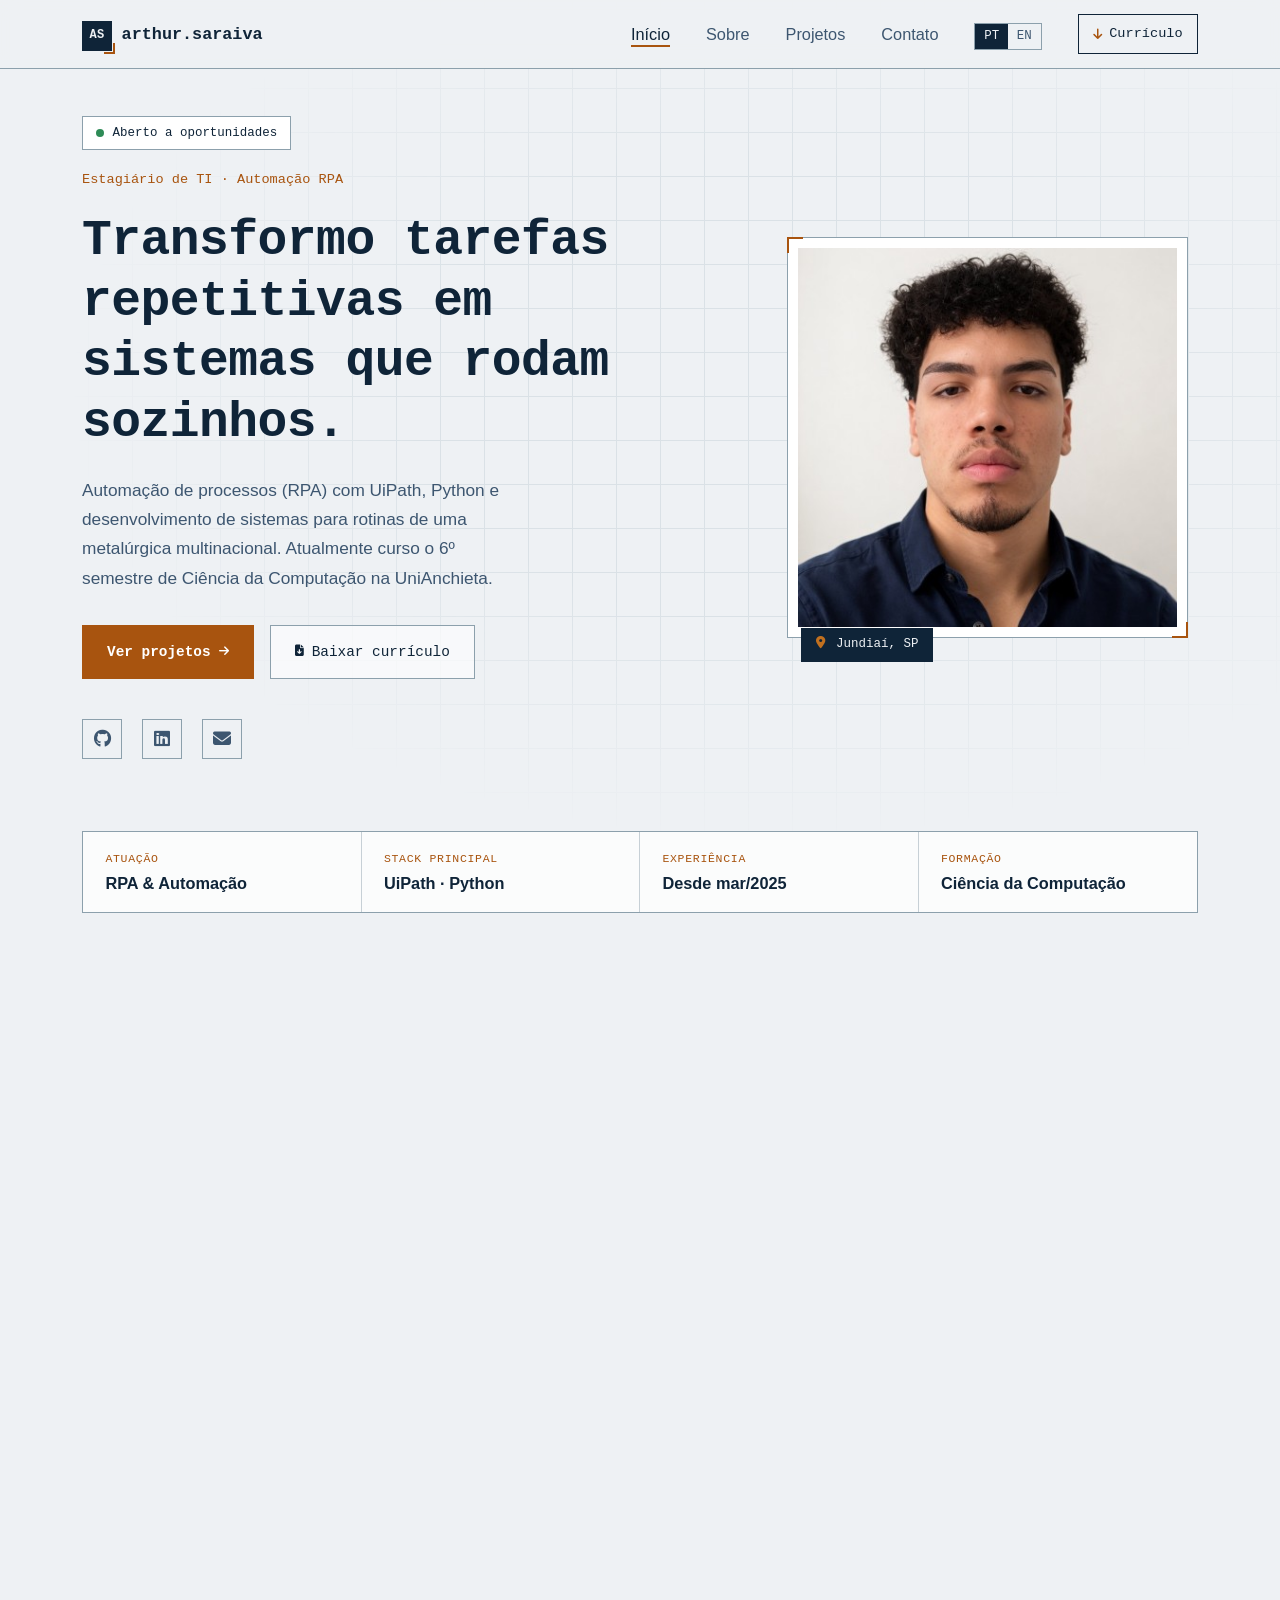
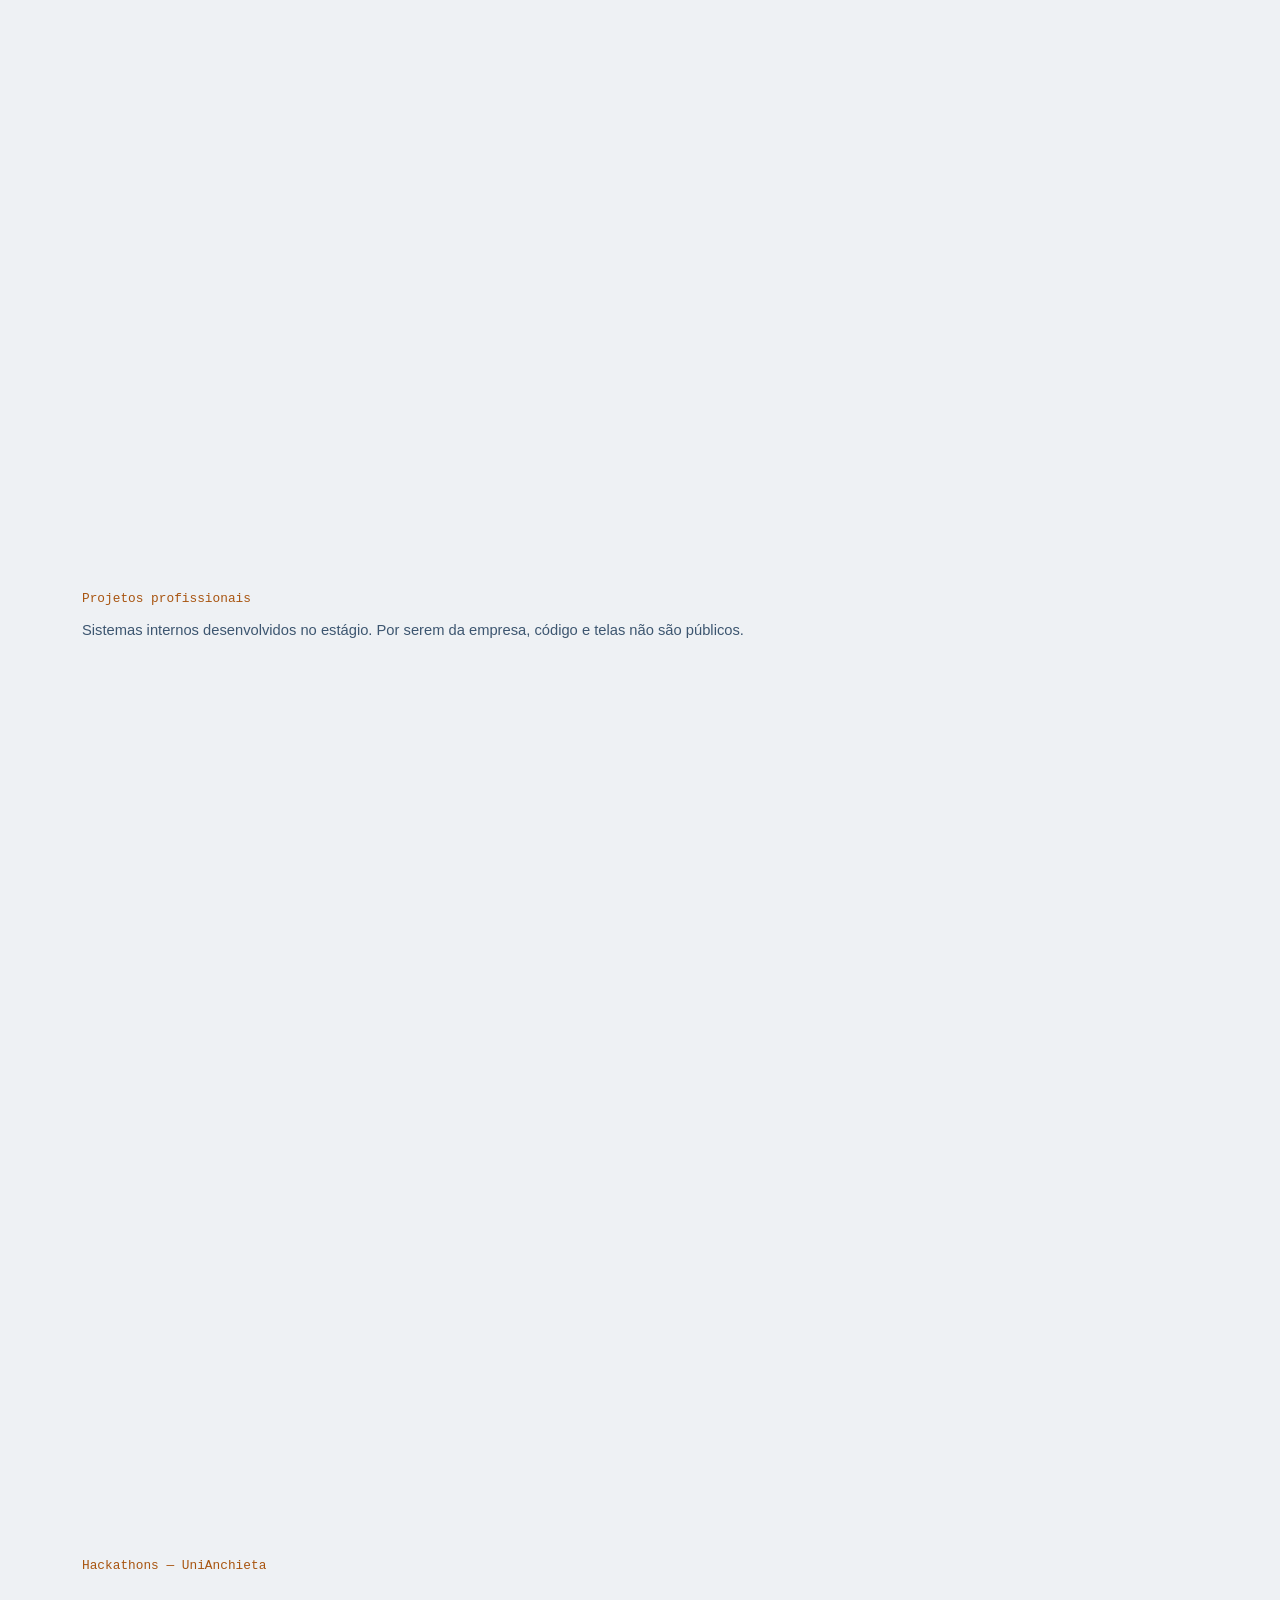
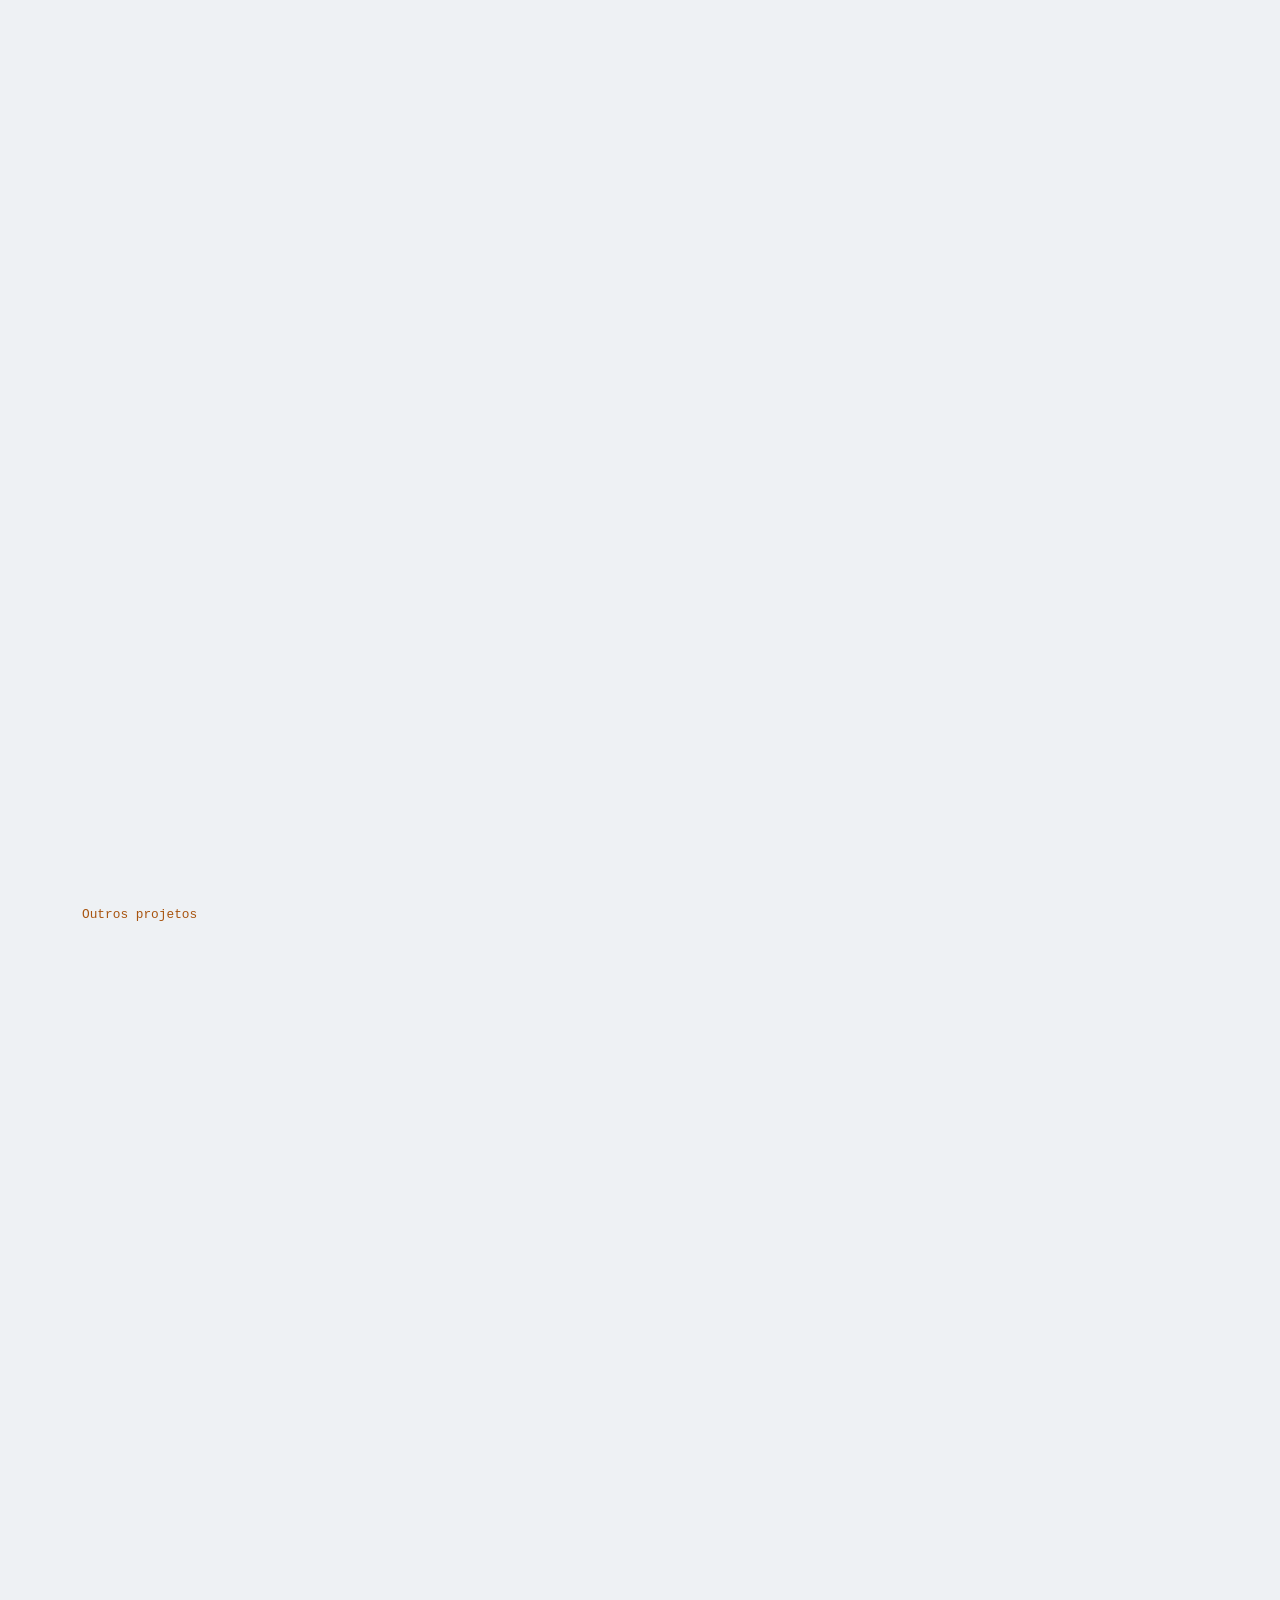
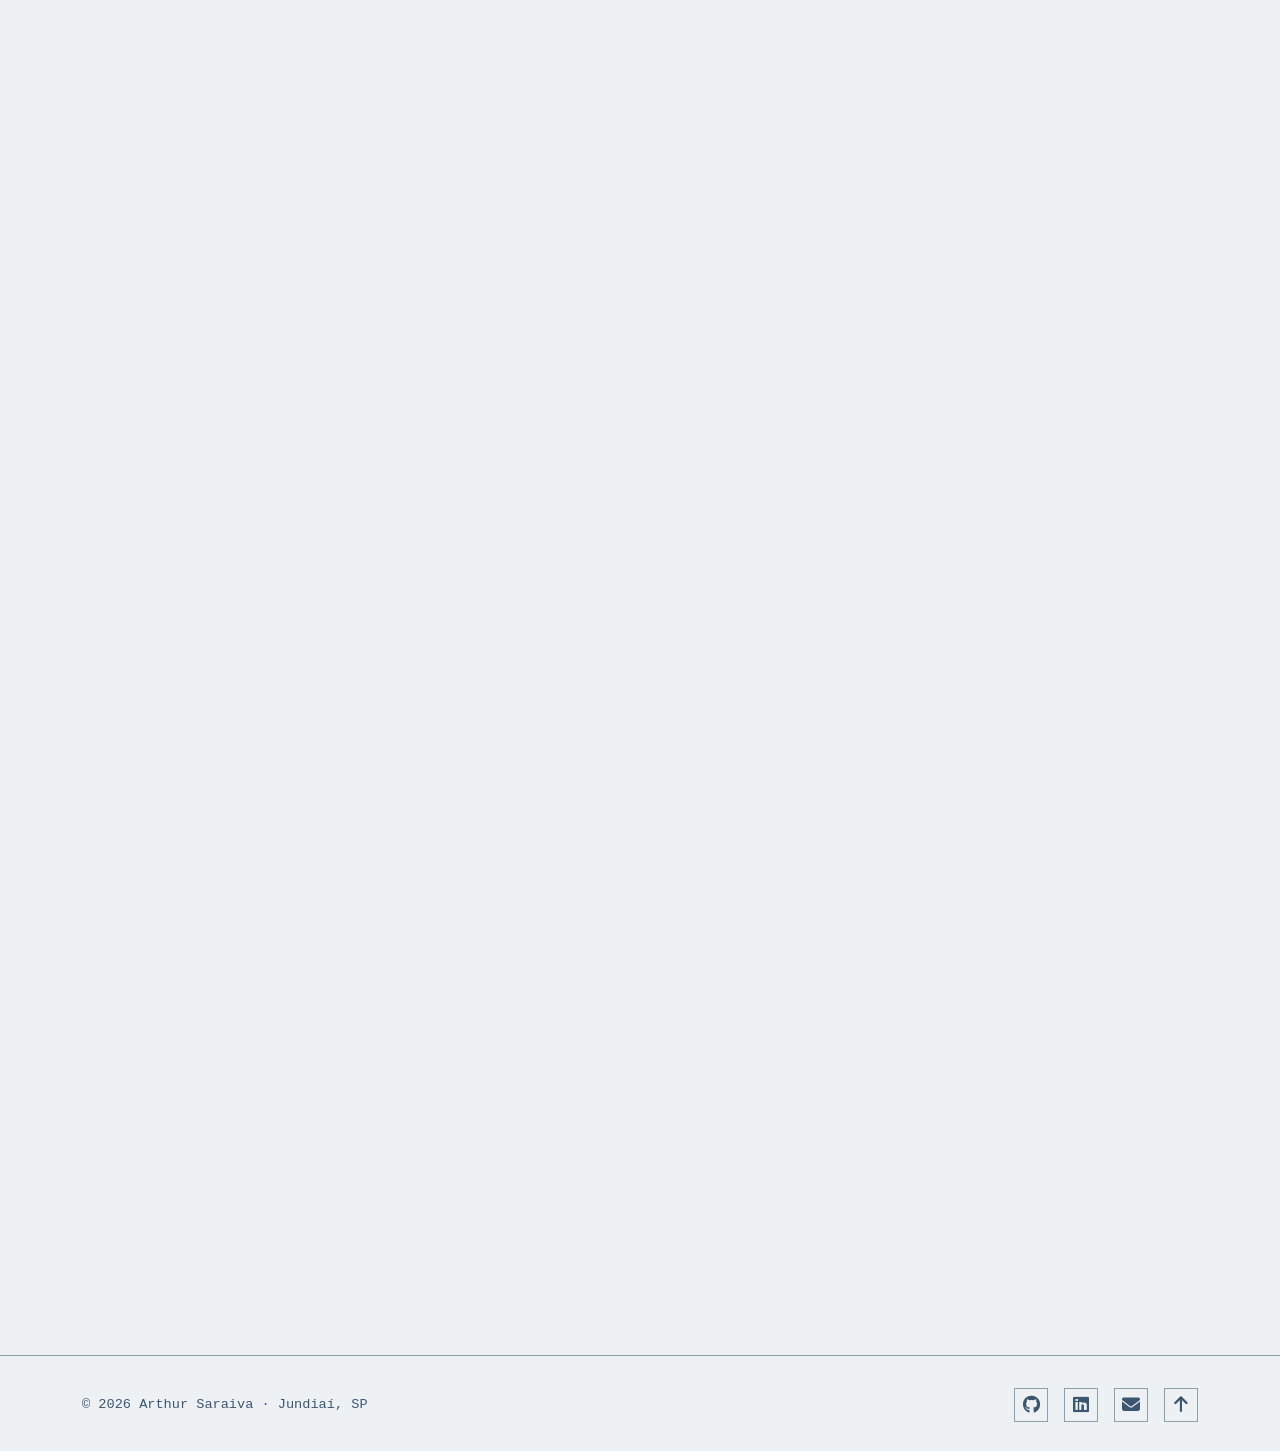
==== commit c9625b3d: "Adiciona links para o código no GitHub nos projetos" ====
--- a/index.html
+++ b/index.html
@@ -24,7 +24,7 @@
     <link rel="preconnect" href="https://fonts.gstatic.com" crossorigin>
     <link href="https://fonts.googleapis.com/css2?family=IBM+Plex+Mono:wght@400;500;600&family=IBM+Plex+Sans:wght@400;500;600;700&display=swap" rel="stylesheet">
     <link href="vendor/fontawesome/css/all.min.css" rel="stylesheet">
-    <link href="css/style.css?v=5" rel="stylesheet">
+    <link href="css/style.css?v=7" rel="stylesheet">
 </head>
 <body>
     <a class="skip-link" href="#sobre">Pular para o conteúdo</a>
@@ -159,6 +159,7 @@
                                 <span class="skill-tag">JSON / XML</span>
                                 <span class="skill-tag">Power BI</span>
                                 <span class="skill-tag">Git</span>
+                                <span class="skill-tag skill-learning">Databricks <em>estudando</em></span>
                             </div>
                         </div>
                         <div class="skill-category">
@@ -312,7 +313,7 @@
                             </div>
                             <div class="course-card">
                                 <span class="course-name">Hardware, Redes, Notebooks e Dispositivos Móveis</span>
-                                <span class="course-org">Microlins · jun 2021</span>
+                                <span class="course-org">Microlins · 2020</span>
                             </div>
                         </div>
                     </details>
@@ -459,6 +460,7 @@
                                 <span class="tag">Python</span>
                                 <span class="tag">Machine Learning</span>
                             </div>
+                            <a class="project-link" href="https://github.com/arthsz-ti/Python-IA-Previsoes-Estrategicas" target="_blank" rel="noopener"><i class="fab fa-github" aria-hidden="true"></i> Ver código <i class="fas fa-arrow-up-right-from-square" aria-hidden="true"></i></a>
                         </div>
                     </article>
 
@@ -473,6 +475,7 @@
                                 <span class="tag">Python</span>
                                 <span class="tag">Pandas</span>
                             </div>
+                            <a class="project-link" href="https://github.com/arthsz-ti/Analise-de-Churn-de-Clientes-com-Python" target="_blank" rel="noopener"><i class="fab fa-github" aria-hidden="true"></i> Ver código <i class="fas fa-arrow-up-right-from-square" aria-hidden="true"></i></a>
                         </div>
                     </article>
 
@@ -487,6 +490,7 @@
                                 <span class="tag">Python</span>
                                 <span class="tag">Selenium</span>
                             </div>
+                            <a class="project-link" href="https://github.com/arthsz-ti/Web-Scraping-de-Criptomoedas-com-Selenium" target="_blank" rel="noopener"><i class="fab fa-github" aria-hidden="true"></i> Ver código <i class="fas fa-arrow-up-right-from-square" aria-hidden="true"></i></a>
                         </div>
                     </article>
 
@@ -501,6 +505,7 @@
                                 <span class="tag">Python</span>
                                 <span class="tag">Web Scraping</span>
                             </div>
+                            <a class="project-link" href="https://github.com/arthsz-ti/Extracao-de-Dados-Web-Automatica" target="_blank" rel="noopener"><i class="fab fa-github" aria-hidden="true"></i> Ver código <i class="fas fa-arrow-up-right-from-square" aria-hidden="true"></i></a>
                         </div>
                     </article>
 
@@ -516,6 +521,7 @@
                                 <span class="tag">PyAutoGUI</span>
                                 <span class="tag">RPA</span>
                             </div>
+                            <a class="project-link" href="https://github.com/arthsz-ti/Bot-de-Cadastro-de-Produtos-com-PyAutoGUI" target="_blank" rel="noopener"><i class="fab fa-github" aria-hidden="true"></i> Ver código <i class="fas fa-arrow-up-right-from-square" aria-hidden="true"></i></a>
                         </div>
                     </article>
 
--- a/css/style.css
+++ b/css/style.css
@@ -641,6 +641,23 @@
 .project-card:hover .project-image img { transform: scale(1.04); }
 .project-content { display: flex; flex-direction: column; flex: 1; }
 .project-content .project-tags { margin-top: auto; }
+.project-link {
+    display: inline-flex;
+    align-items: center;
+    gap: 0.45rem;
+    align-self: flex-start;
+    margin-top: 1rem;
+    font-family: var(--mono);
+    font-size: 0.82rem;
+    font-weight: 500;
+    color: var(--ink);
+    text-decoration: none;
+    border-bottom: 1px solid var(--accent);
+    padding-bottom: 2px;
+    transition: color 0.2s ease;
+}
+.project-link .fa-arrow-up-right-from-square { font-size: 0.65rem; color: var(--accent); }
+.project-link:hover { color: var(--accent); }
 .project-icon {
     width: 36px;
     height: 36px;
@@ -1019,6 +1036,13 @@
 .languages .lang-level { font-family: var(--mono); font-size: 0.78rem; color: var(--ink-dim); }
 
 .skill-tag { transition: border-color 0.2s ease, color 0.2s ease, background 0.2s ease; }
+.skill-learning { border-style: dashed; }
+.skill-learning em {
+    font-style: normal;
+    font-size: 0.72rem;
+    color: var(--accent);
+    margin-left: 0.3rem;
+}
 .skill-tag:hover { border-color: var(--accent); color: var(--accent); background: #fff; }
 
 .course-card { transition: transform 0.2s ease, box-shadow 0.2s ease; }
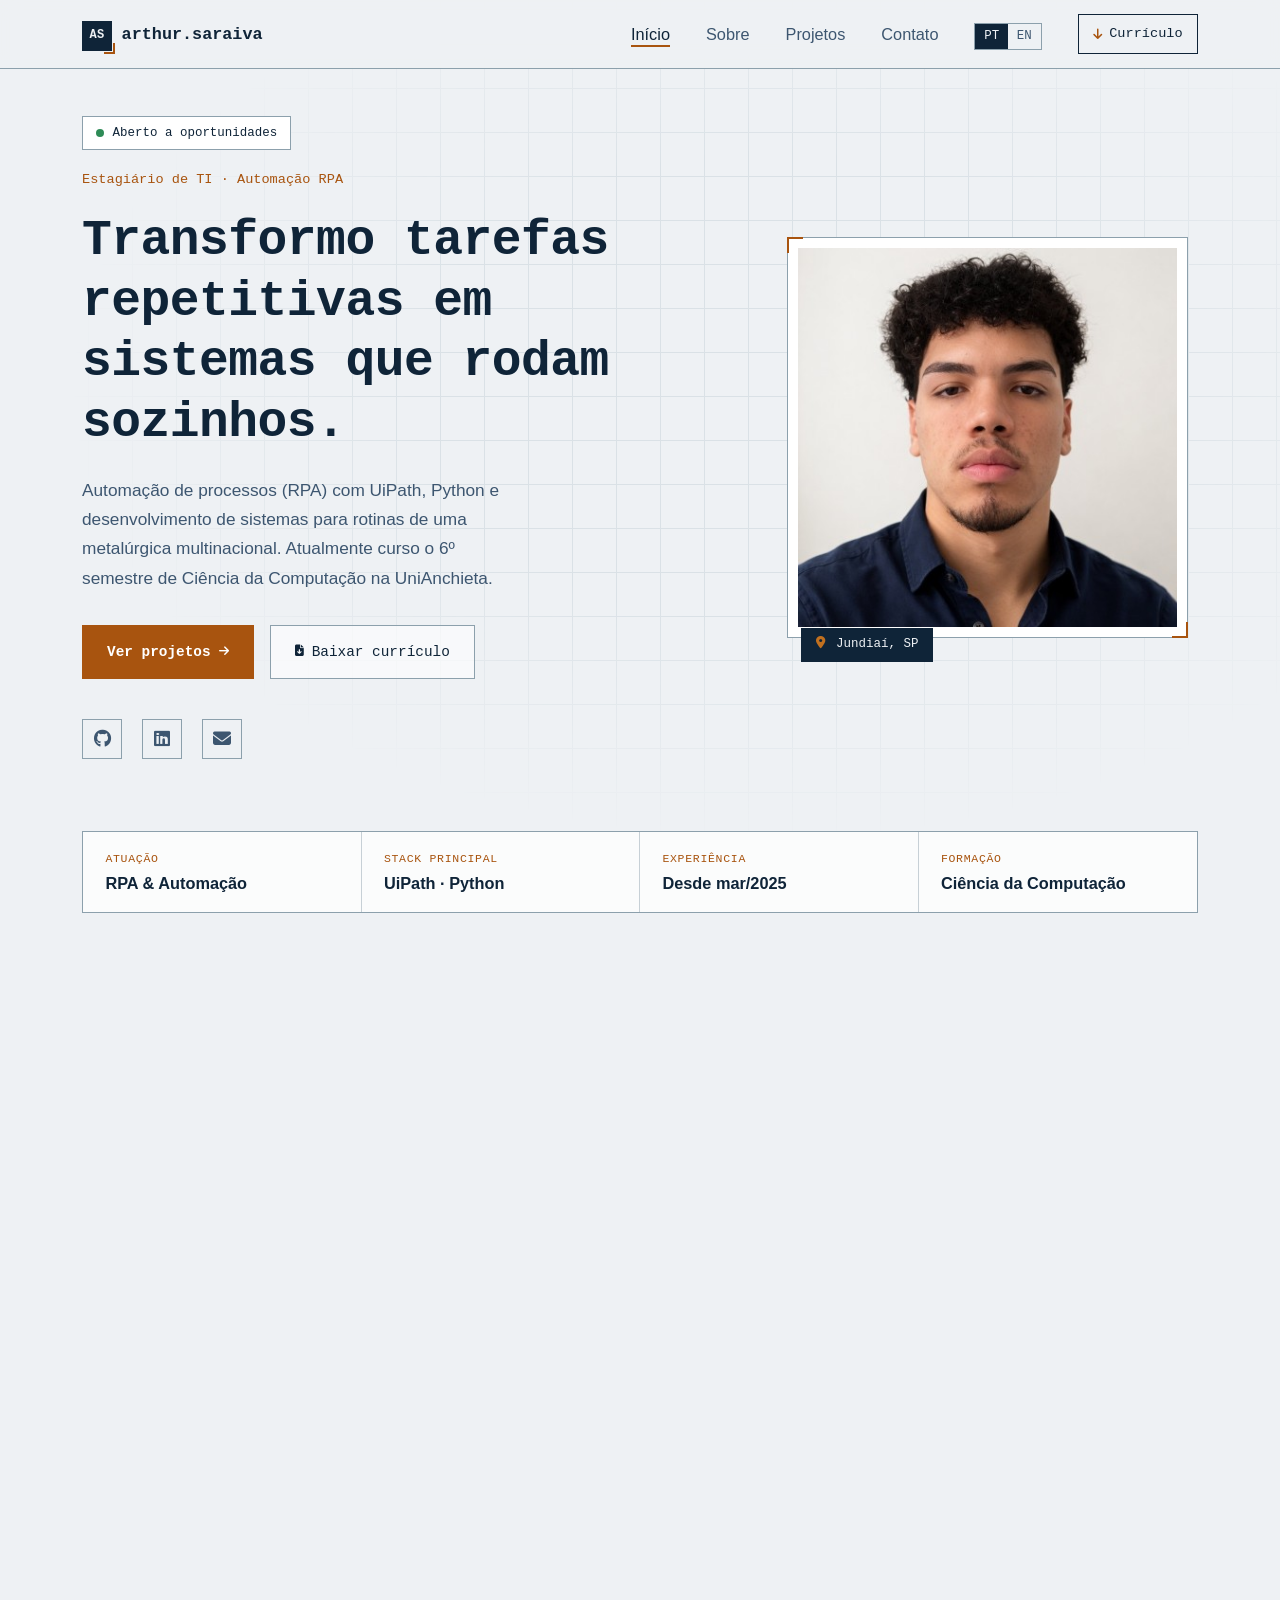
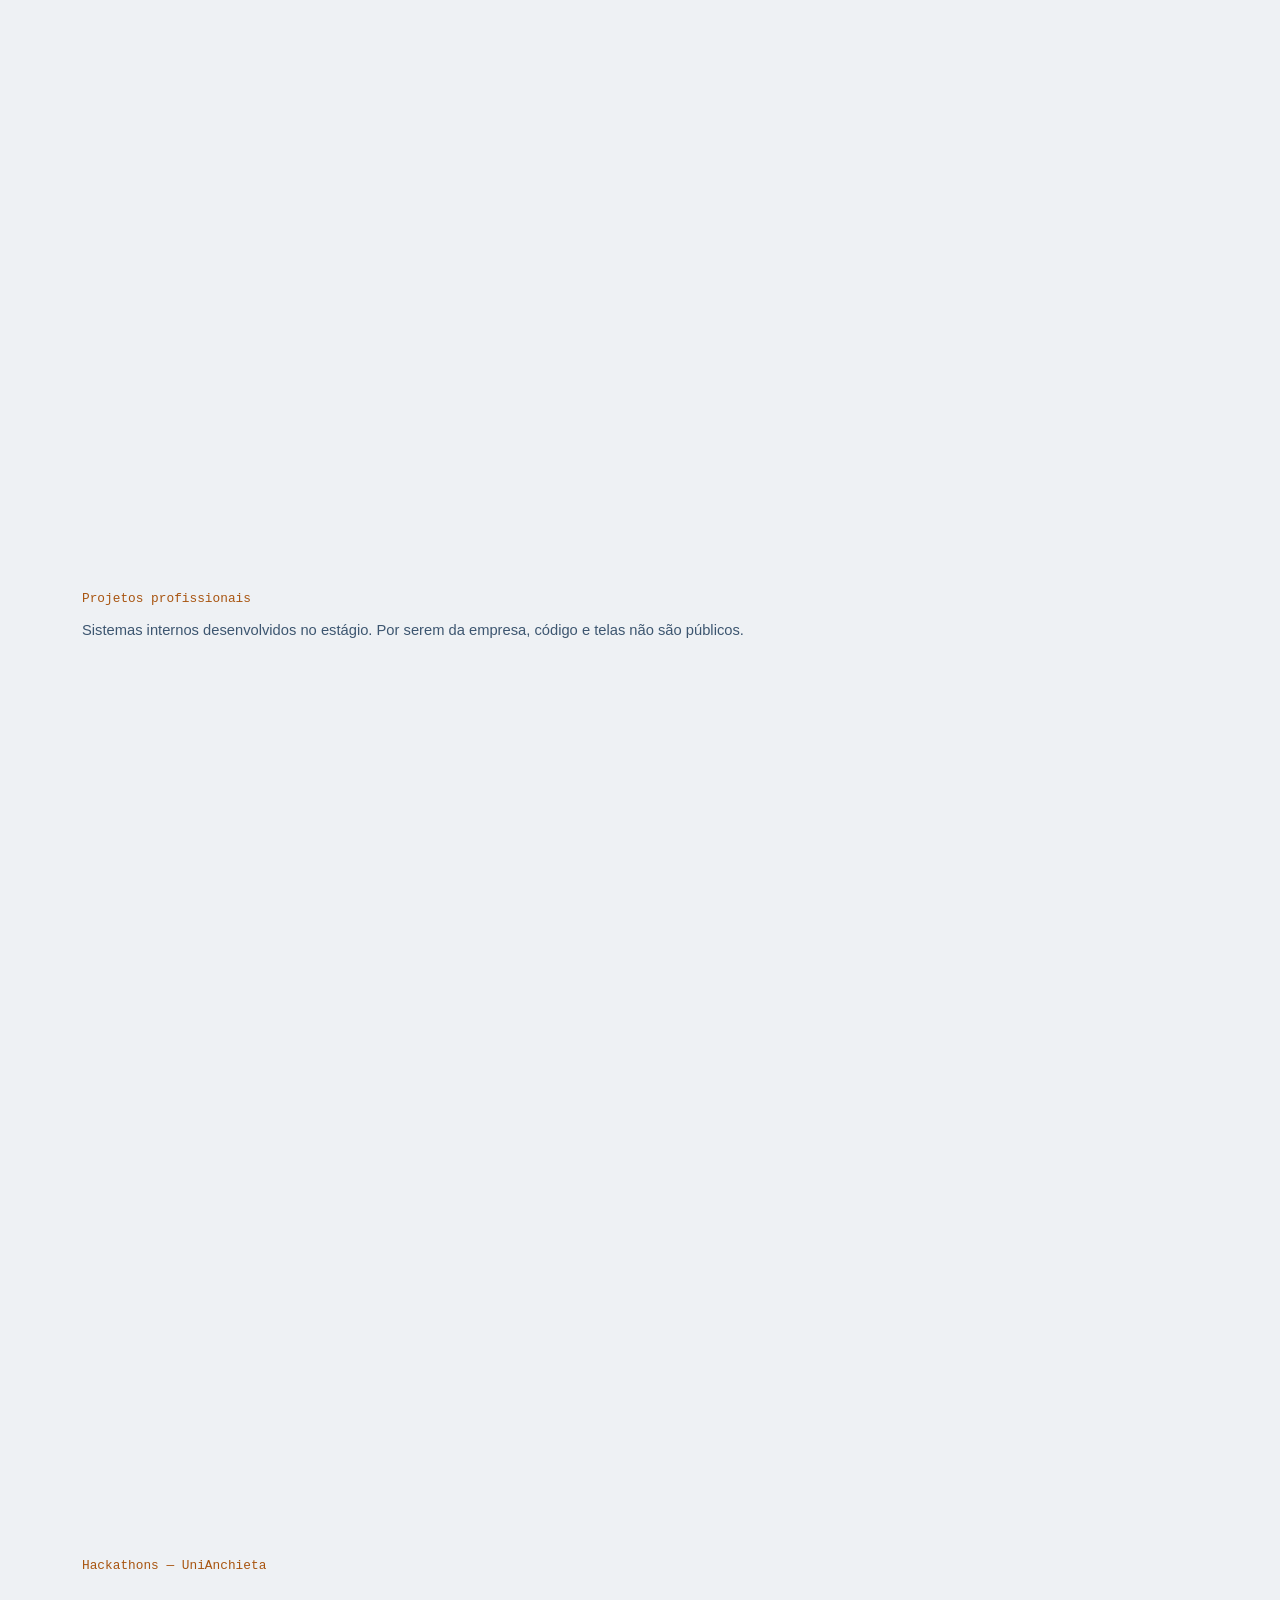
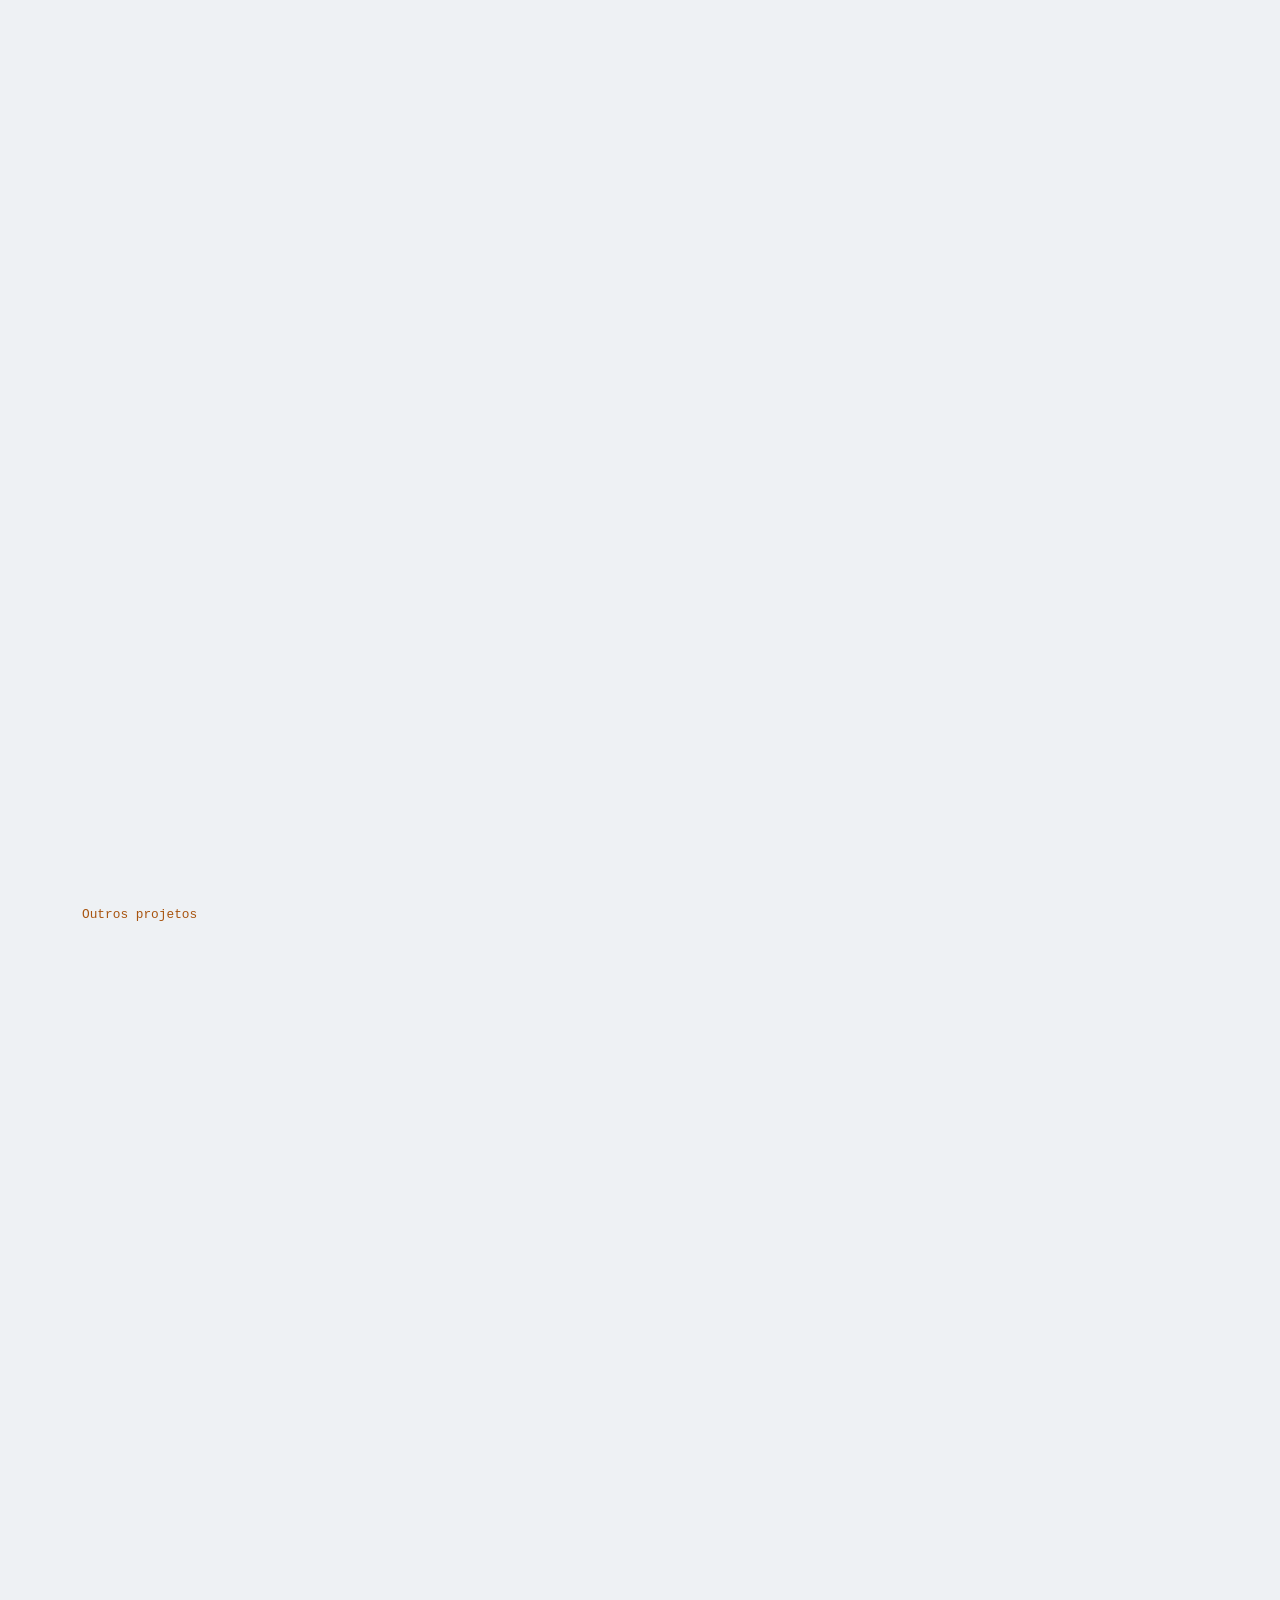
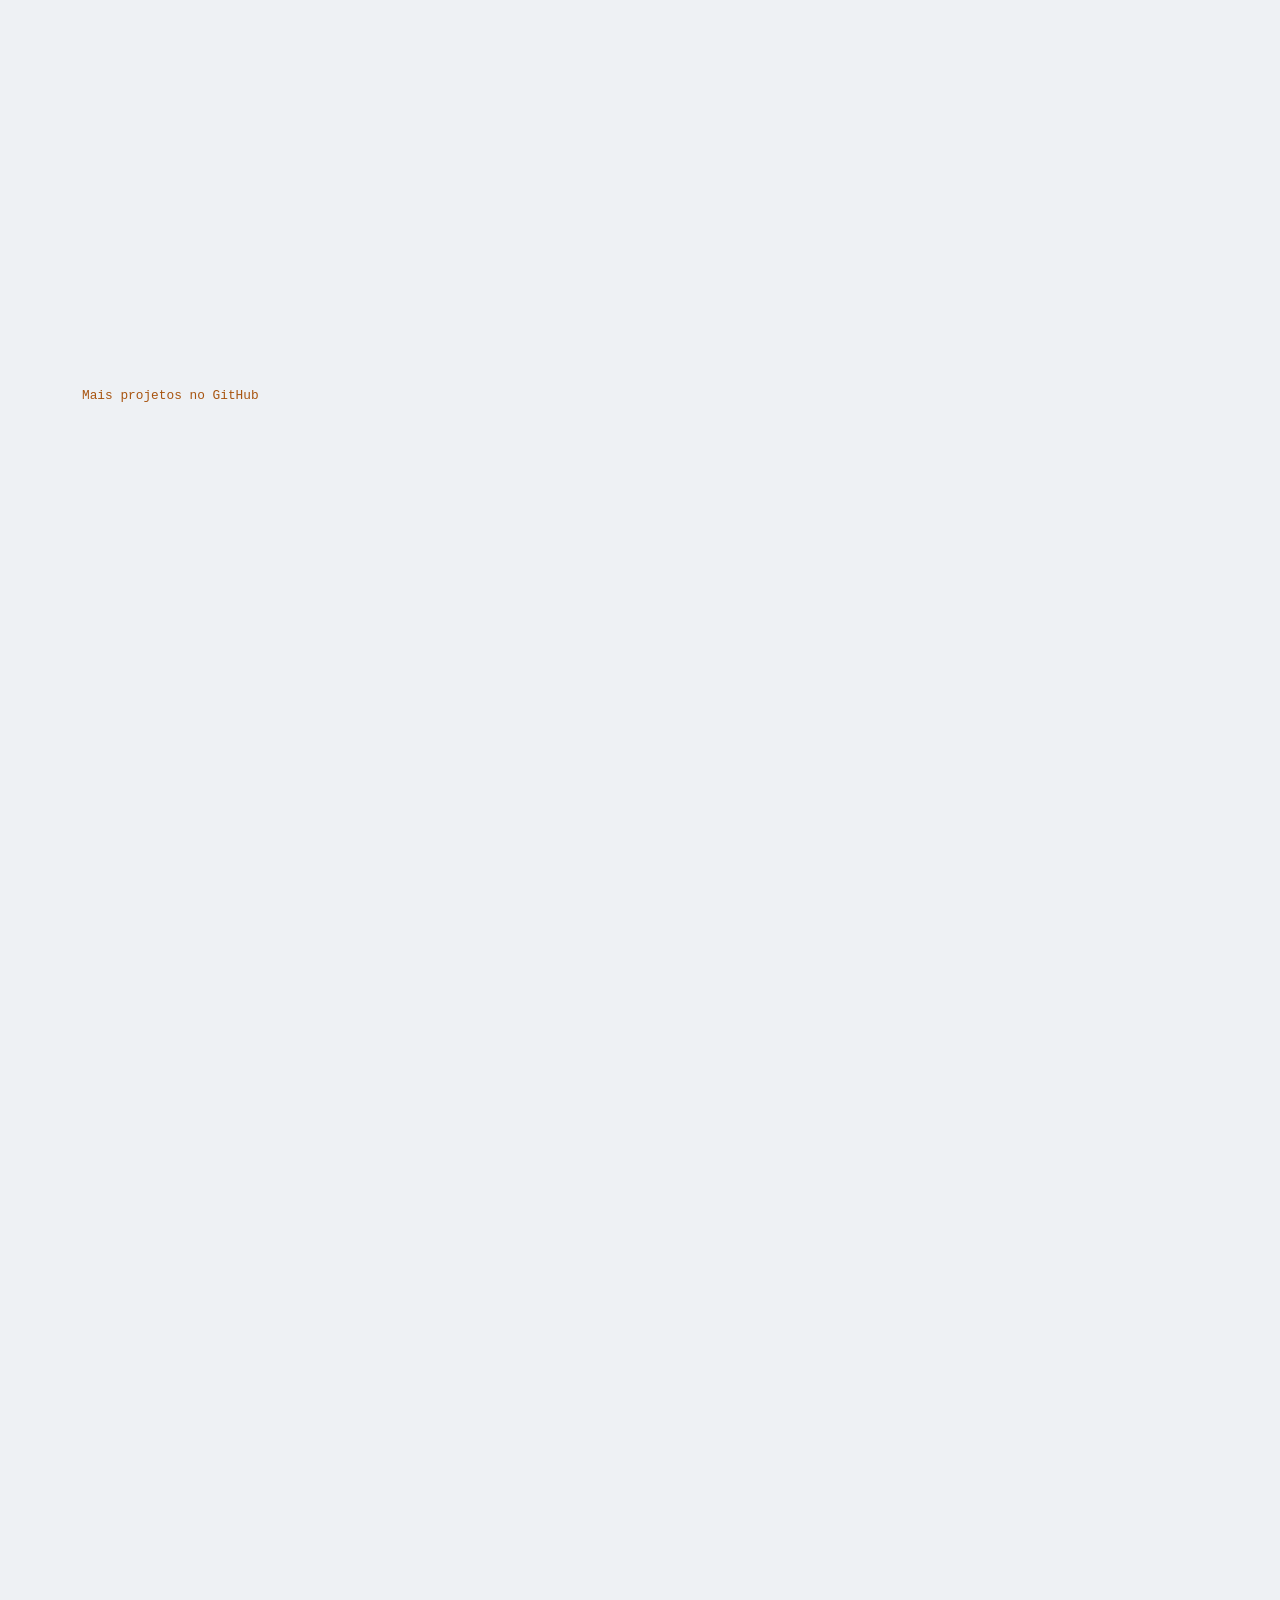
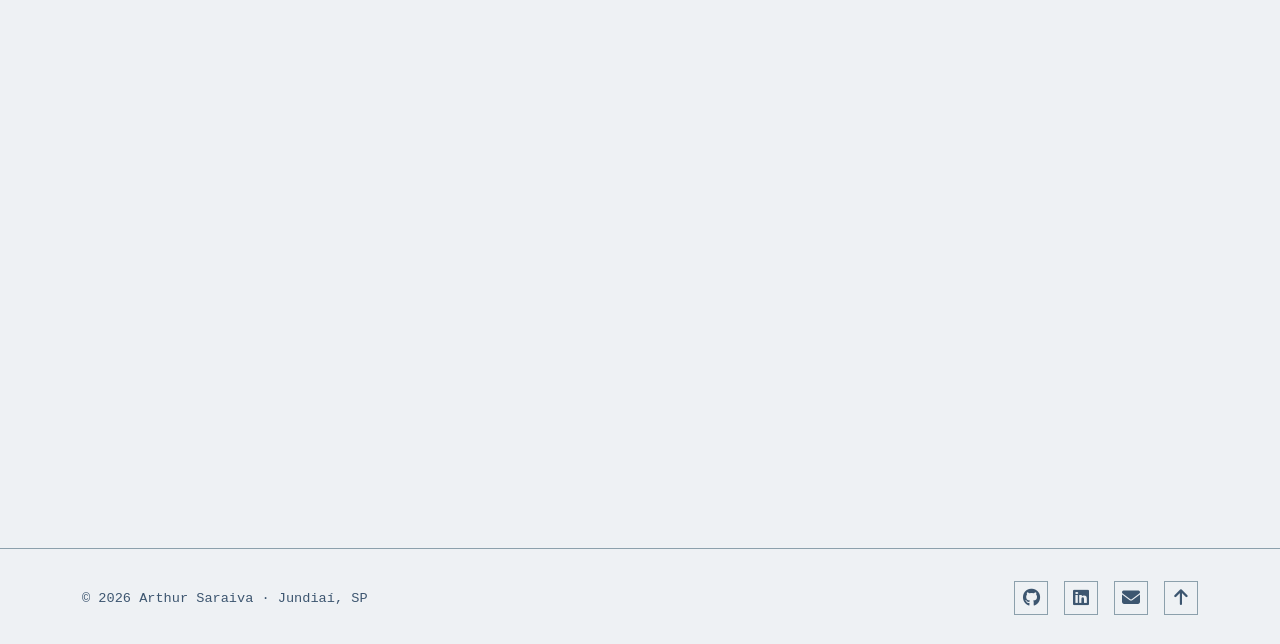
==== commit e5a15a82: "Adiciona bloco "Mais projetos no GitHub" com 5 repositórios" ====
--- a/index.html
+++ b/index.html
@@ -24,7 +24,7 @@
     <link rel="preconnect" href="https://fonts.gstatic.com" crossorigin>
     <link href="https://fonts.googleapis.com/css2?family=IBM+Plex+Mono:wght@400;500;600&family=IBM+Plex+Sans:wght@400;500;600;700&display=swap" rel="stylesheet">
     <link href="vendor/fontawesome/css/all.min.css" rel="stylesheet">
-    <link href="css/style.css?v=7" rel="stylesheet">
+    <link href="css/style.css?v=8" rel="stylesheet">
 </head>
 <body>
     <a class="skip-link" href="#sobre">Pular para o conteúdo</a>
@@ -537,6 +537,66 @@
                                 <span class="tag">RPA</span>
                             </div>
                         </div>
+                    </article>
+                </div>
+
+                <span class="featured-tag repo-heading">Mais projetos no GitHub</span>
+                <div class="repo-grid">
+                    <article class="repo-card reveal">
+                        <span class="repo-icon"><i class="fas fa-id-card" aria-hidden="true"></i></span>
+                        <h3>Consulta de CPF Automatizada</h3>
+                        <p>Robô que consulta CPFs em lote num site e registra os resultados numa planilha Excel.</p>
+                        <div class="project-tags">
+                            <span class="tag">Python</span>
+                            <span class="tag">Selenium</span>
+                            <span class="tag">OpenPyXL</span>
+                            <span class="tag">RPA</span>
+                        </div>
+                        <a class="project-link" href="https://github.com/arthsz-ti/ConsultaCPF-Automacao" target="_blank" rel="noopener"><i class="fab fa-github" aria-hidden="true"></i> Ver código <i class="fas fa-arrow-up-right-from-square" aria-hidden="true"></i></a>
+                    </article>
+                    <article class="repo-card reveal">
+                        <span class="repo-icon"><i class="fas fa-globe" aria-hidden="true"></i></span>
+                        <h3>Automação Web com Selenium</h3>
+                        <p>Automação de navegador: navegação entre páginas, cliques e preenchimento de formulários.</p>
+                        <div class="project-tags">
+                            <span class="tag">Python</span>
+                            <span class="tag">Selenium</span>
+                            <span class="tag">RPA</span>
+                        </div>
+                        <a class="project-link" href="https://github.com/arthsz-ti/Automacao-Web-com-Selenium" target="_blank" rel="noopener"><i class="fab fa-github" aria-hidden="true"></i> Ver código <i class="fas fa-arrow-up-right-from-square" aria-hidden="true"></i></a>
+                    </article>
+                    <article class="repo-card reveal">
+                        <span class="repo-icon"><i class="fas fa-folder-tree" aria-hidden="true"></i></span>
+                        <h3>Organizador de Arquivos por Tipo</h3>
+                        <p>Script que separa arquivos em pastas por tipo (imagens, planilhas, PDFs, CSV).</p>
+                        <div class="project-tags">
+                            <span class="tag">Python</span>
+                            <span class="tag">Automação</span>
+                        </div>
+                        <a class="project-link" href="https://github.com/arthsz-ti/Gerenciador-de-Arquivos-por-Tipo" target="_blank" rel="noopener"><i class="fab fa-github" aria-hidden="true"></i> Ver código <i class="fas fa-arrow-up-right-from-square" aria-hidden="true"></i></a>
+                    </article>
+                    <article class="repo-card reveal">
+                        <span class="repo-icon"><i class="fas fa-utensils" aria-hidden="true"></i></span>
+                        <h3>NutriVision</h3>
+                        <p>Análise nutricional com IA a partir da foto de uma refeição, estimando calorias e macronutrientes.</p>
+                        <div class="project-tags">
+                            <span class="tag">IA</span>
+                            <span class="tag">JavaScript</span>
+                            <span class="tag">Visão computacional</span>
+                        </div>
+                        <a class="project-link" href="https://github.com/arthsz-ti/oficial-Nutri-Vison" target="_blank" rel="noopener"><i class="fab fa-github" aria-hidden="true"></i> Ver código <i class="fas fa-arrow-up-right-from-square" aria-hidden="true"></i></a>
+                    </article>
+                    <article class="repo-card reveal">
+                        <span class="repo-icon"><i class="fas fa-user-graduate" aria-hidden="true"></i></span>
+                        <h3>API de Gerenciamento de Alunos</h3>
+                        <p>API REST para cadastro e gestão de alunos, com documentação Swagger.</p>
+                        <div class="project-tags">
+                            <span class="tag">TypeScript</span>
+                            <span class="tag">Node.js</span>
+                            <span class="tag">Express</span>
+                            <span class="tag">Swagger</span>
+                        </div>
+                        <a class="project-link" href="https://github.com/arthsz-ti/Gerenciador-de-alunos" target="_blank" rel="noopener"><i class="fab fa-github" aria-hidden="true"></i> Ver código <i class="fas fa-arrow-up-right-from-square" aria-hidden="true"></i></a>
                     </article>
                 </div>
             </div>
--- a/css/style.css
+++ b/css/style.css
@@ -895,6 +895,39 @@
 .pro-card ul li::before { content: "–"; position: absolute; left: 0; color: var(--accent); }
 .pro-card .project-tags { margin-top: auto; padding-top: 0.25rem; }
 
+/* ---------- Portfólio: mais projetos no GitHub ---------- */
+.repo-heading { margin-top: 4rem; }
+.repo-grid {
+    display: grid;
+    grid-template-columns: repeat(3, 1fr);
+    gap: 1.5rem;
+}
+.repo-card {
+    display: flex;
+    flex-direction: column;
+    gap: 0.7rem;
+    padding: 1.5rem;
+    background: #fff;
+    border: 1px solid var(--line-strong);
+    transition: transform 0.25s ease, box-shadow 0.25s ease, border-color 0.25s ease;
+}
+.repo-card:hover {
+    transform: translateY(-3px);
+    border-color: var(--accent);
+    box-shadow: 0 12px 26px rgba(15, 36, 56, 0.09);
+}
+.repo-icon {
+    width: 40px; height: 40px;
+    display: grid; place-items: center;
+    border: 1px solid var(--line-strong);
+    background: var(--paper);
+    color: var(--accent);
+}
+.repo-card h3 { font-family: var(--sans); font-weight: 700; font-size: 1rem; }
+.repo-card p { color: var(--ink-dim); font-size: 0.94rem; }
+.repo-card .project-tags { margin-top: auto; }
+.repo-card .project-link { margin-top: 0.4rem; }
+
 /* ---------- Cursos: ver todos ---------- */
 .courses-more { margin-top: 1rem; }
 .courses-more summary {
@@ -1081,6 +1114,7 @@
     .experience-education { grid-template-columns: 1fr; }
     .featured-grid { grid-template-columns: 1fr; }
     .pro-grid { grid-template-columns: 1fr; }
+    .repo-grid { grid-template-columns: repeat(2, 1fr); }
     .projects-grid { grid-template-columns: repeat(2, 1fr); }
     .contact-content { grid-template-columns: 1fr; }
     .courses-grid { grid-template-columns: repeat(2, 1fr); }
@@ -1121,5 +1155,6 @@
     section { padding: 4.5rem 0; }
     .projects-grid { grid-template-columns: 1fr; }
     .courses-grid { grid-template-columns: 1fr; }
+    .repo-grid { grid-template-columns: 1fr; }
     .container { padding: 0 1.25rem; }
 }
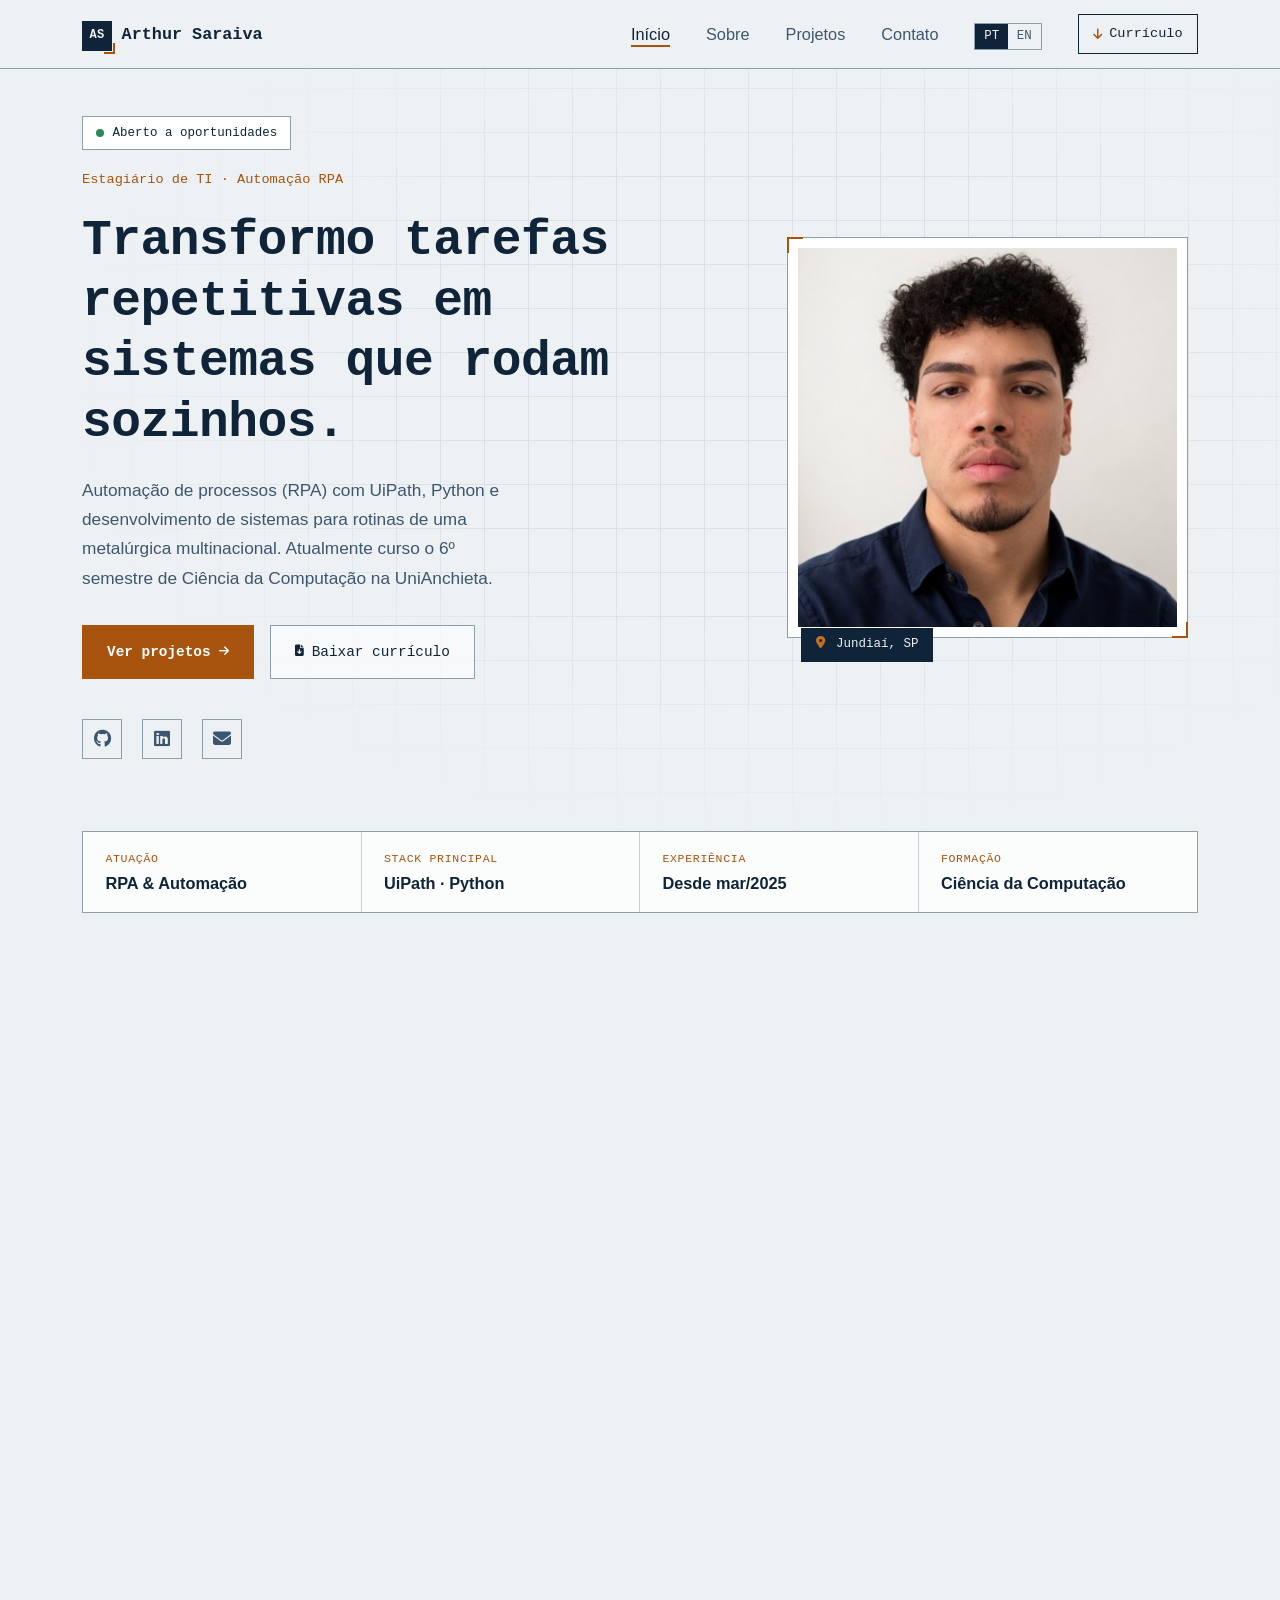
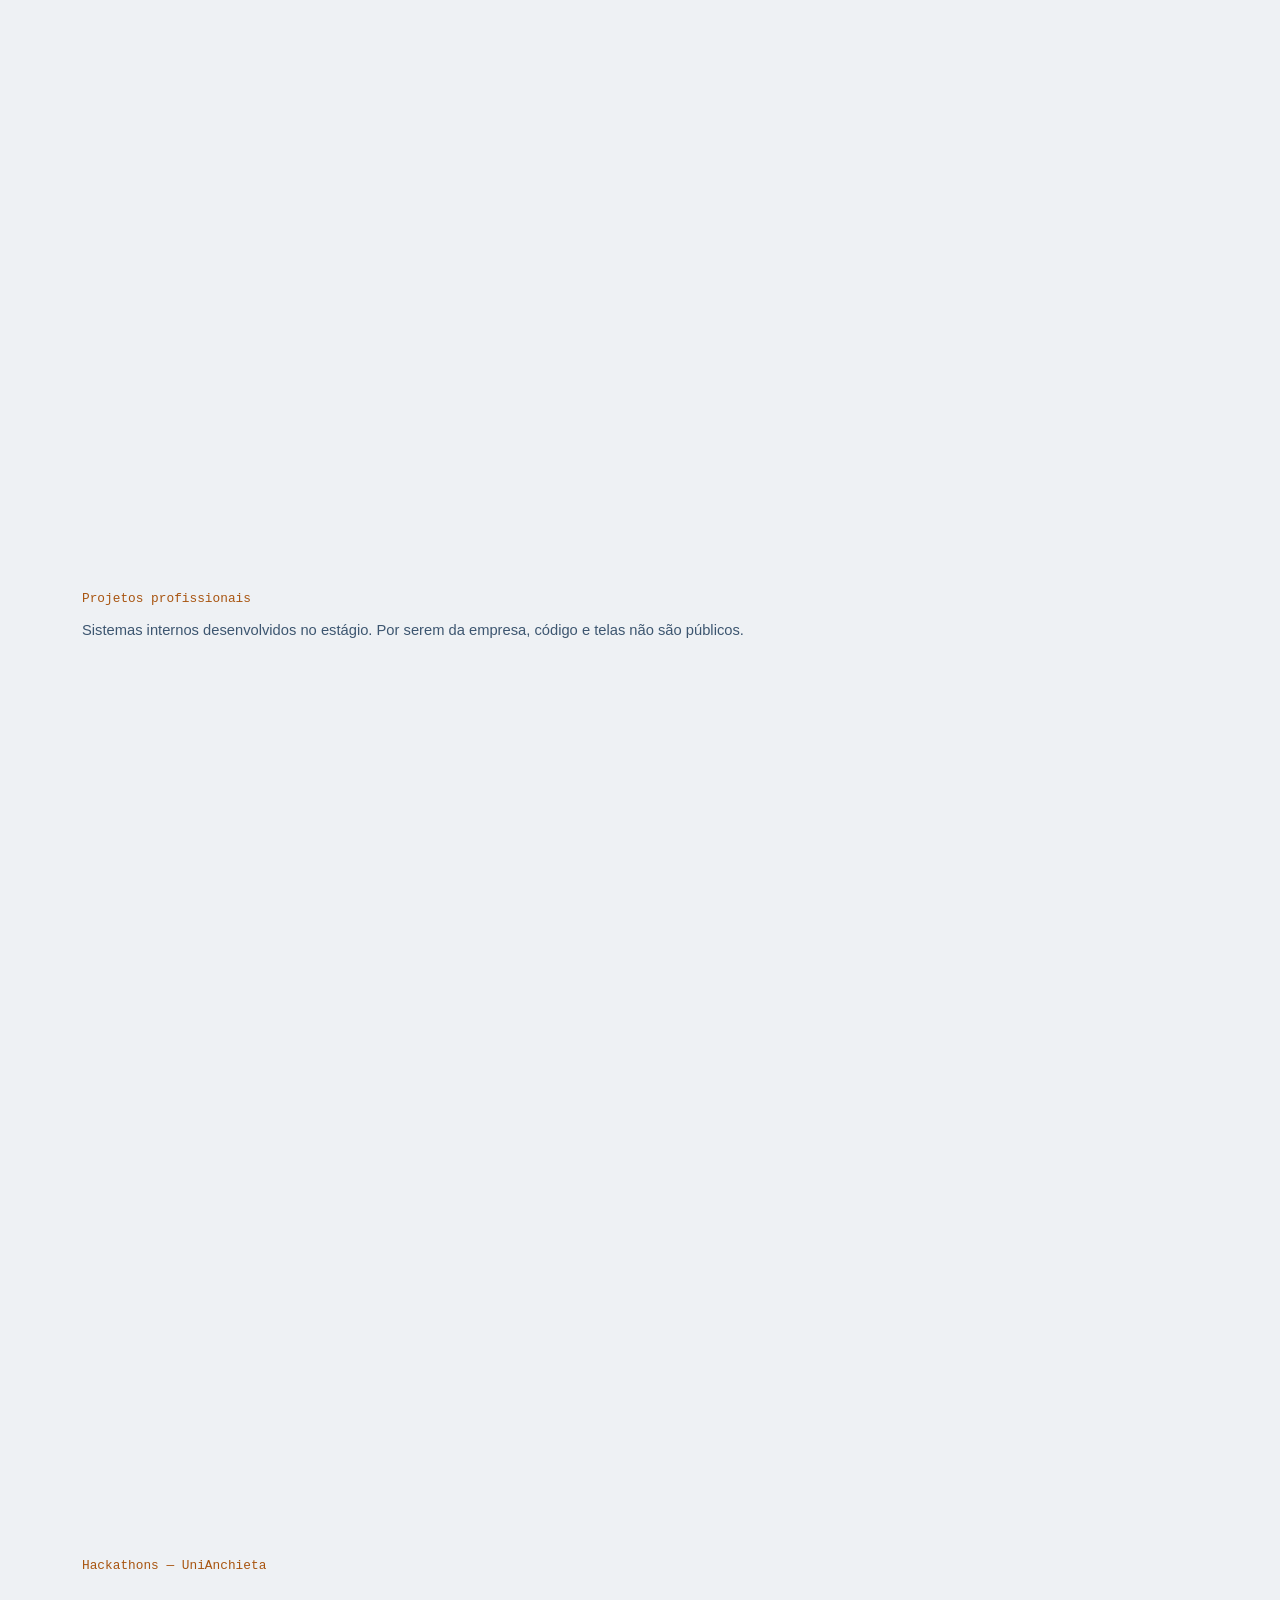
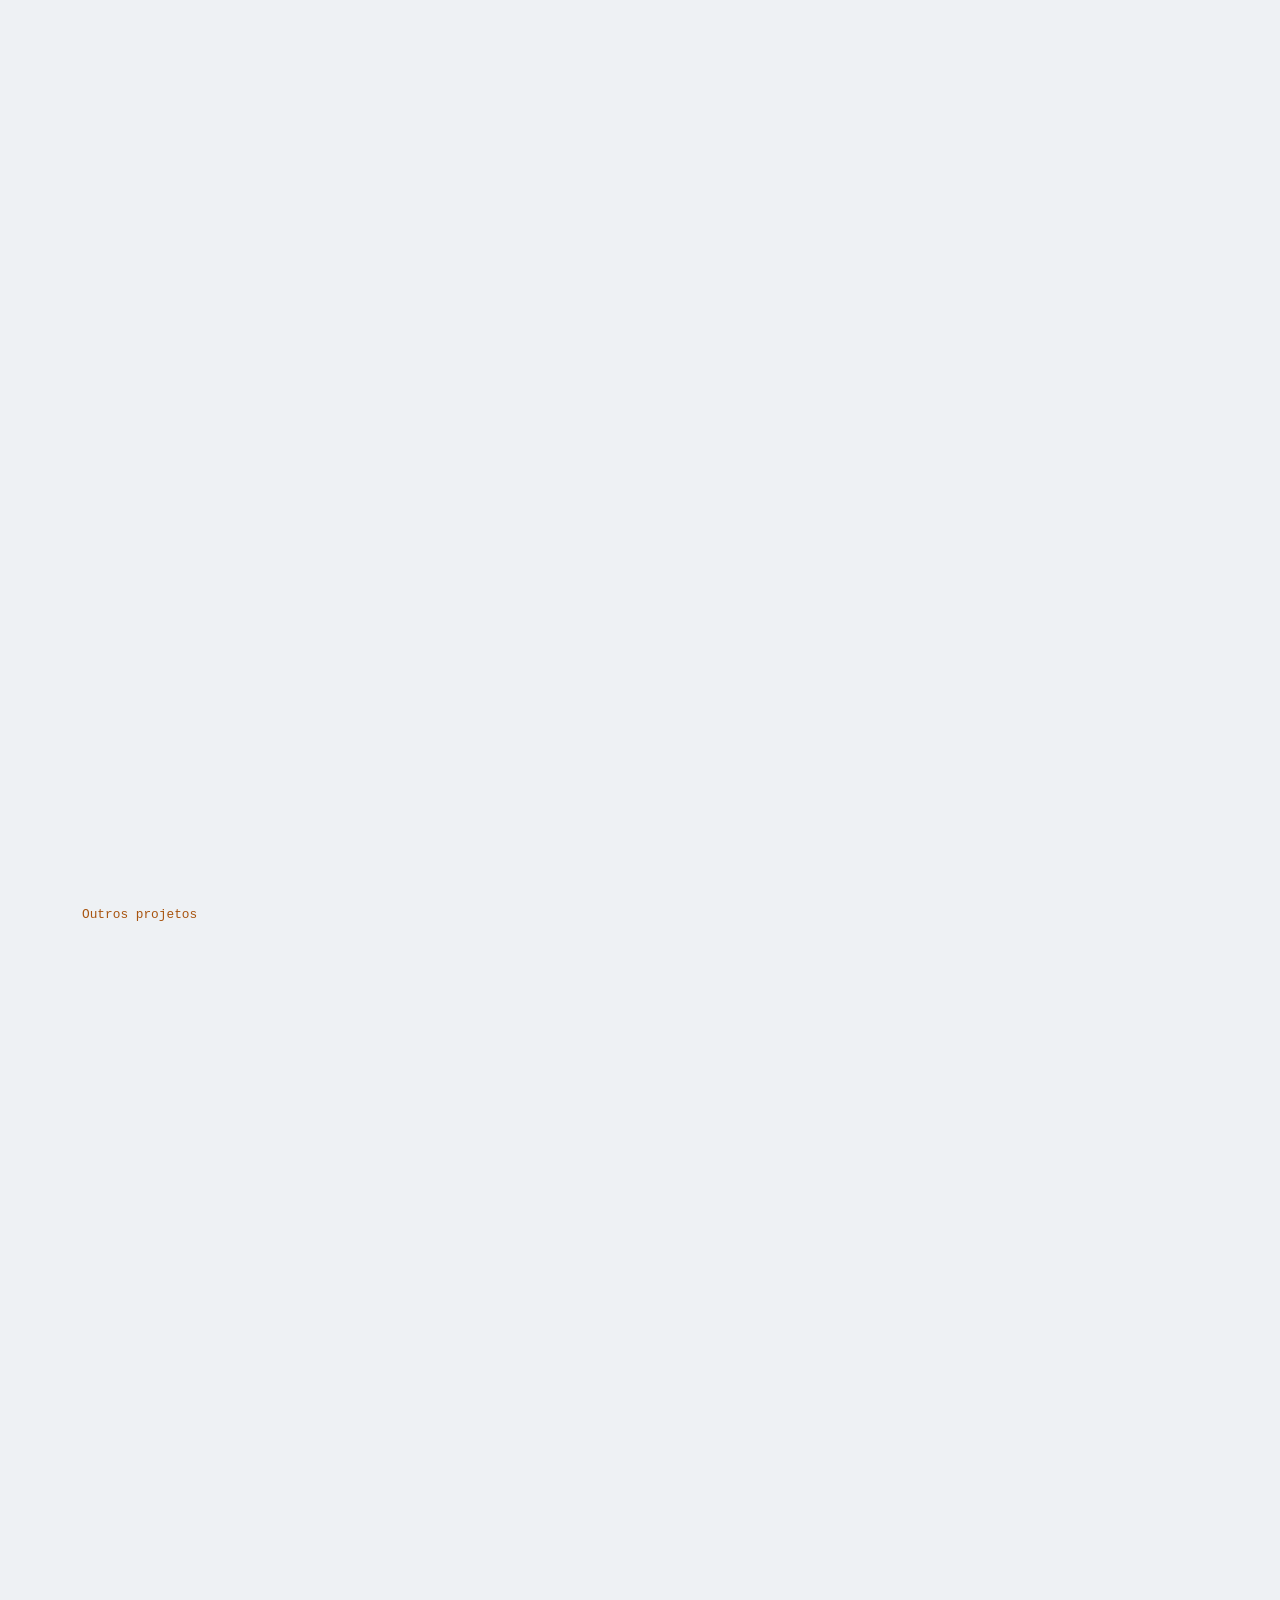
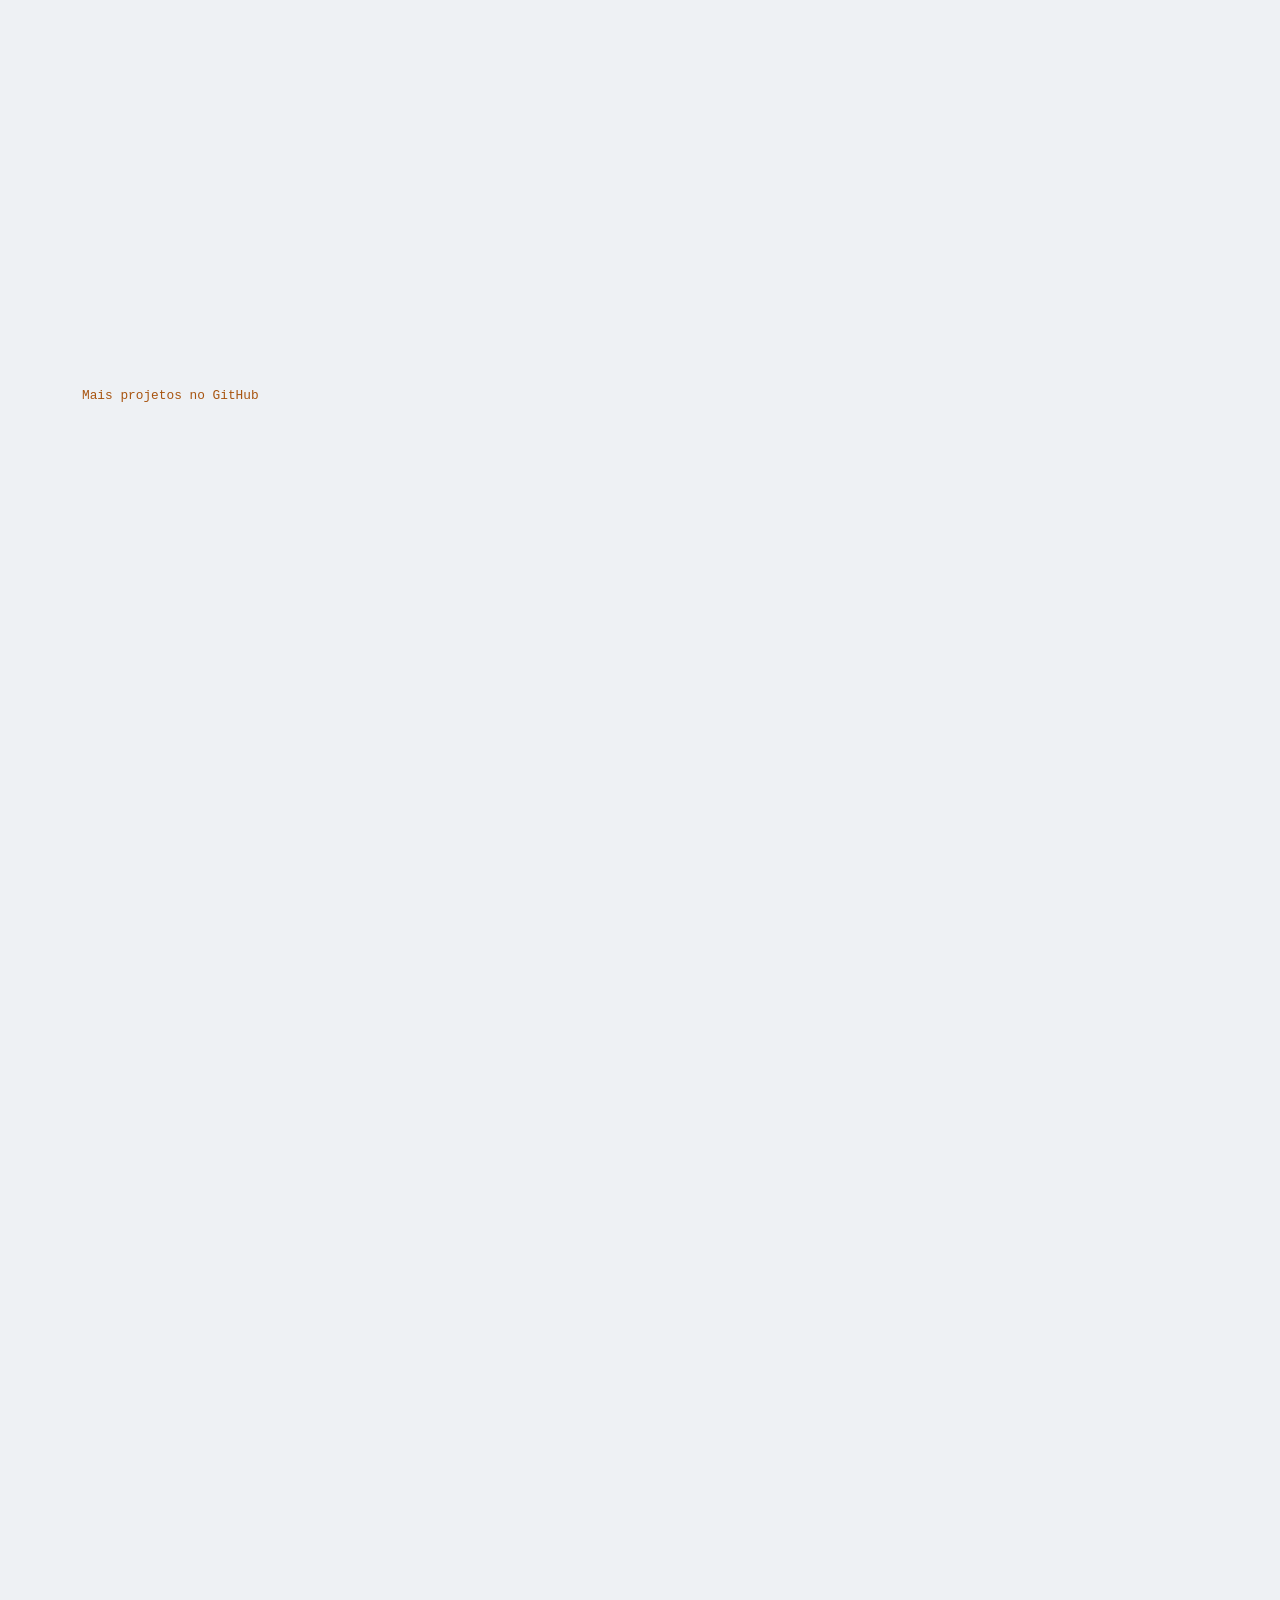
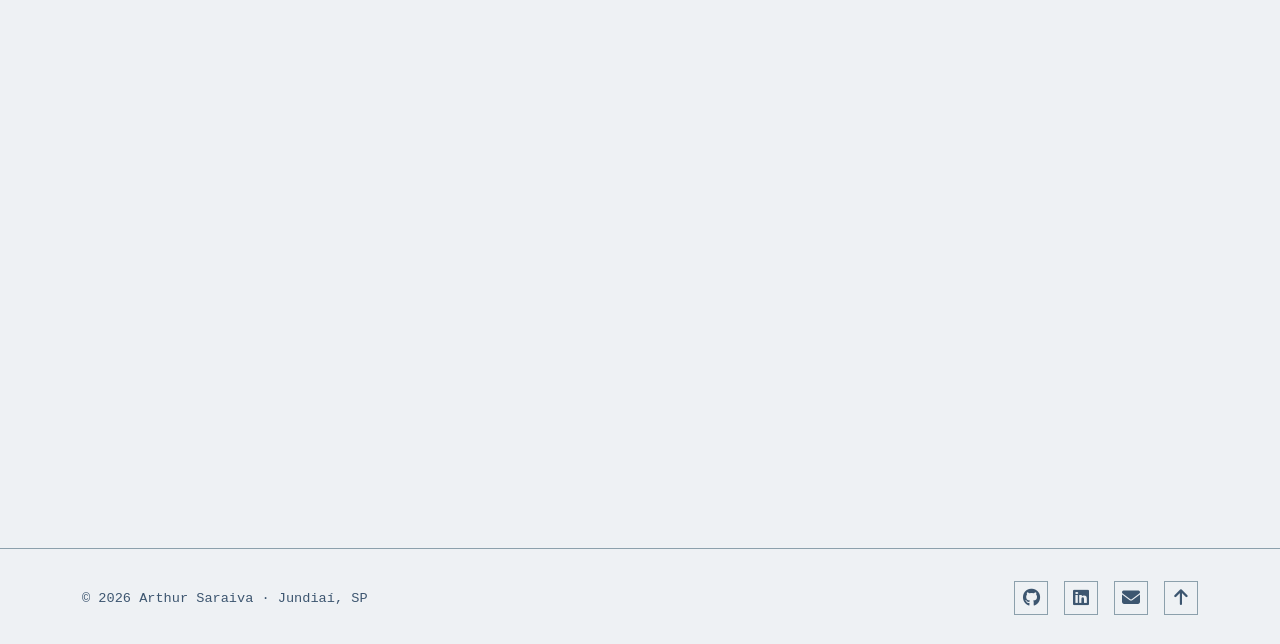
==== commit 095b3913: "Troca o logo de arthur.saraiva para Arthur Saraiva" ====
--- a/index.html
+++ b/index.html
@@ -33,7 +33,7 @@
         <nav class="navbar">
             <div class="nav-container">
                 <div class="nav-logo">
-                    <a href="#home"><span class="logo-mark">AS</span>arthur.saraiva</a>
+                    <a href="#home"><span class="logo-mark">AS</span>Arthur Saraiva</a>
                 </div>
                 <ul class="nav-menu">
                     <li class="nav-item"><a href="#home" class="nav-link">Início</a></li>
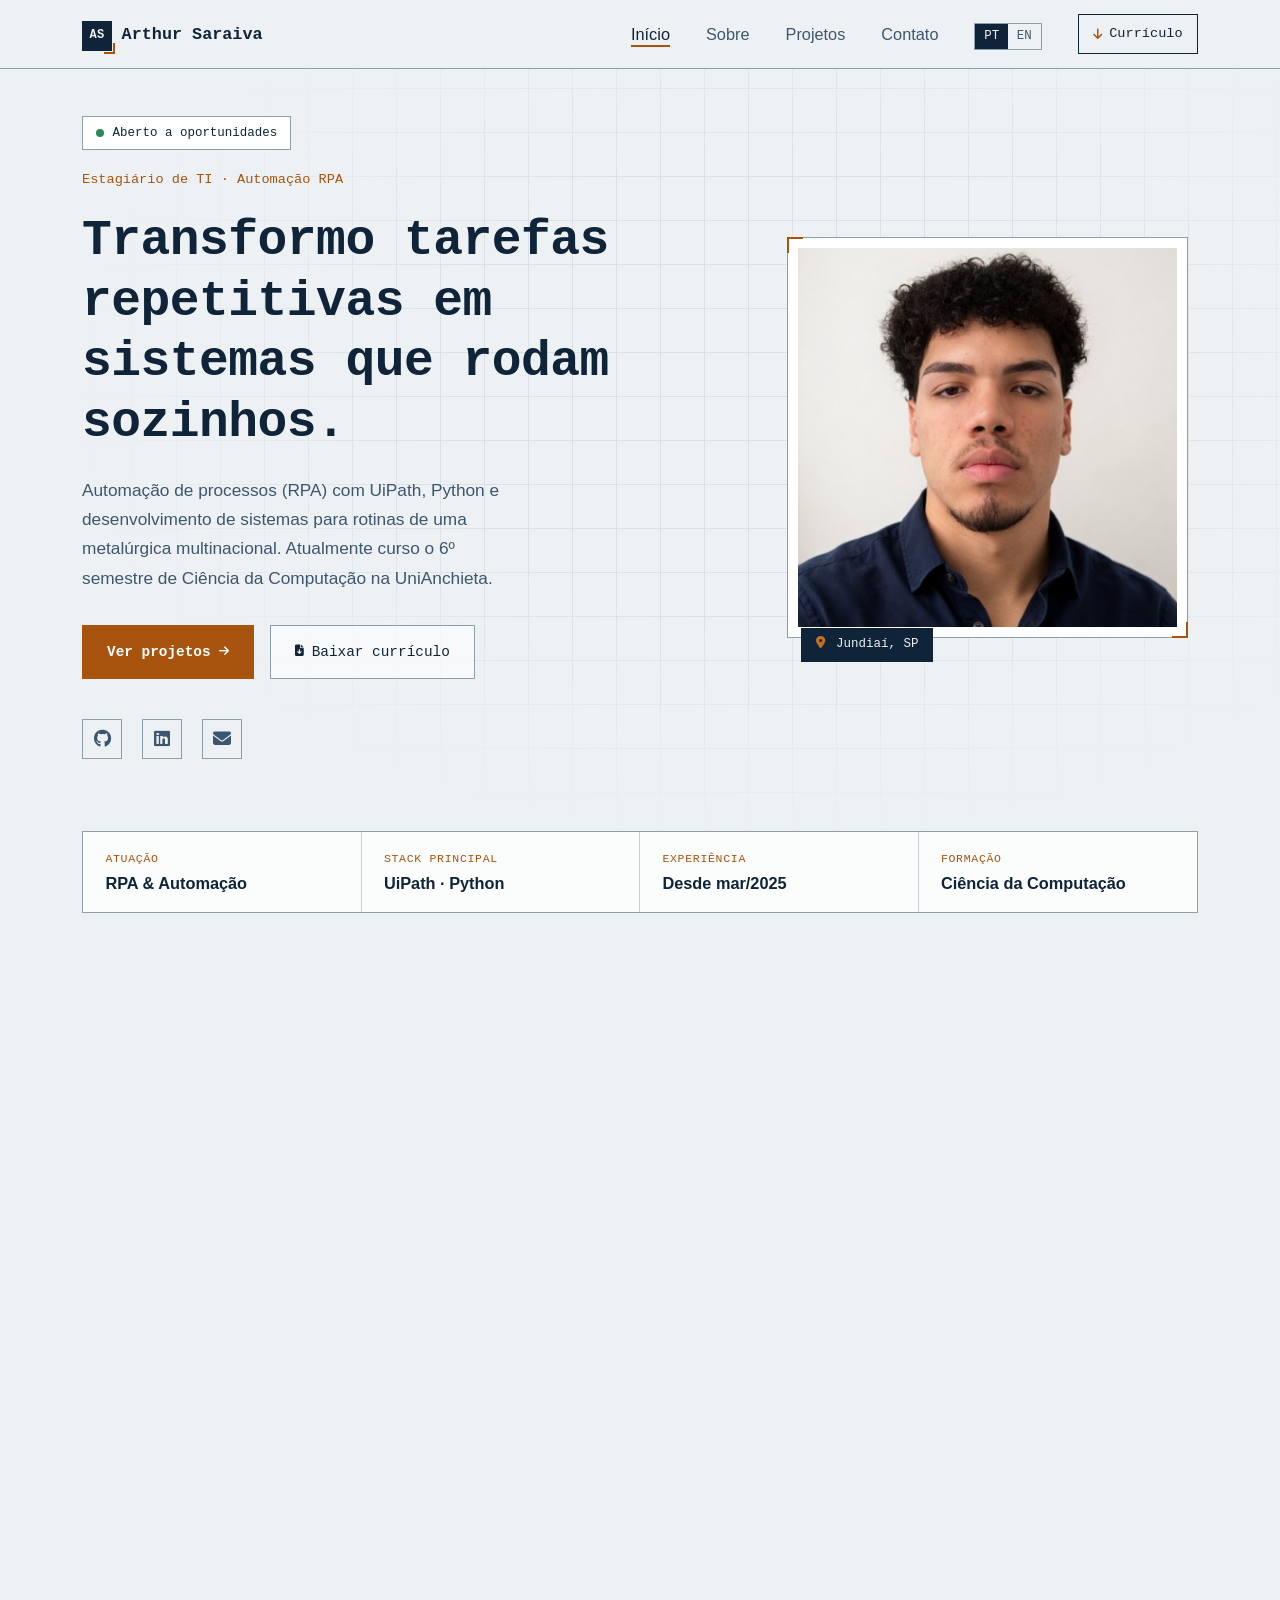
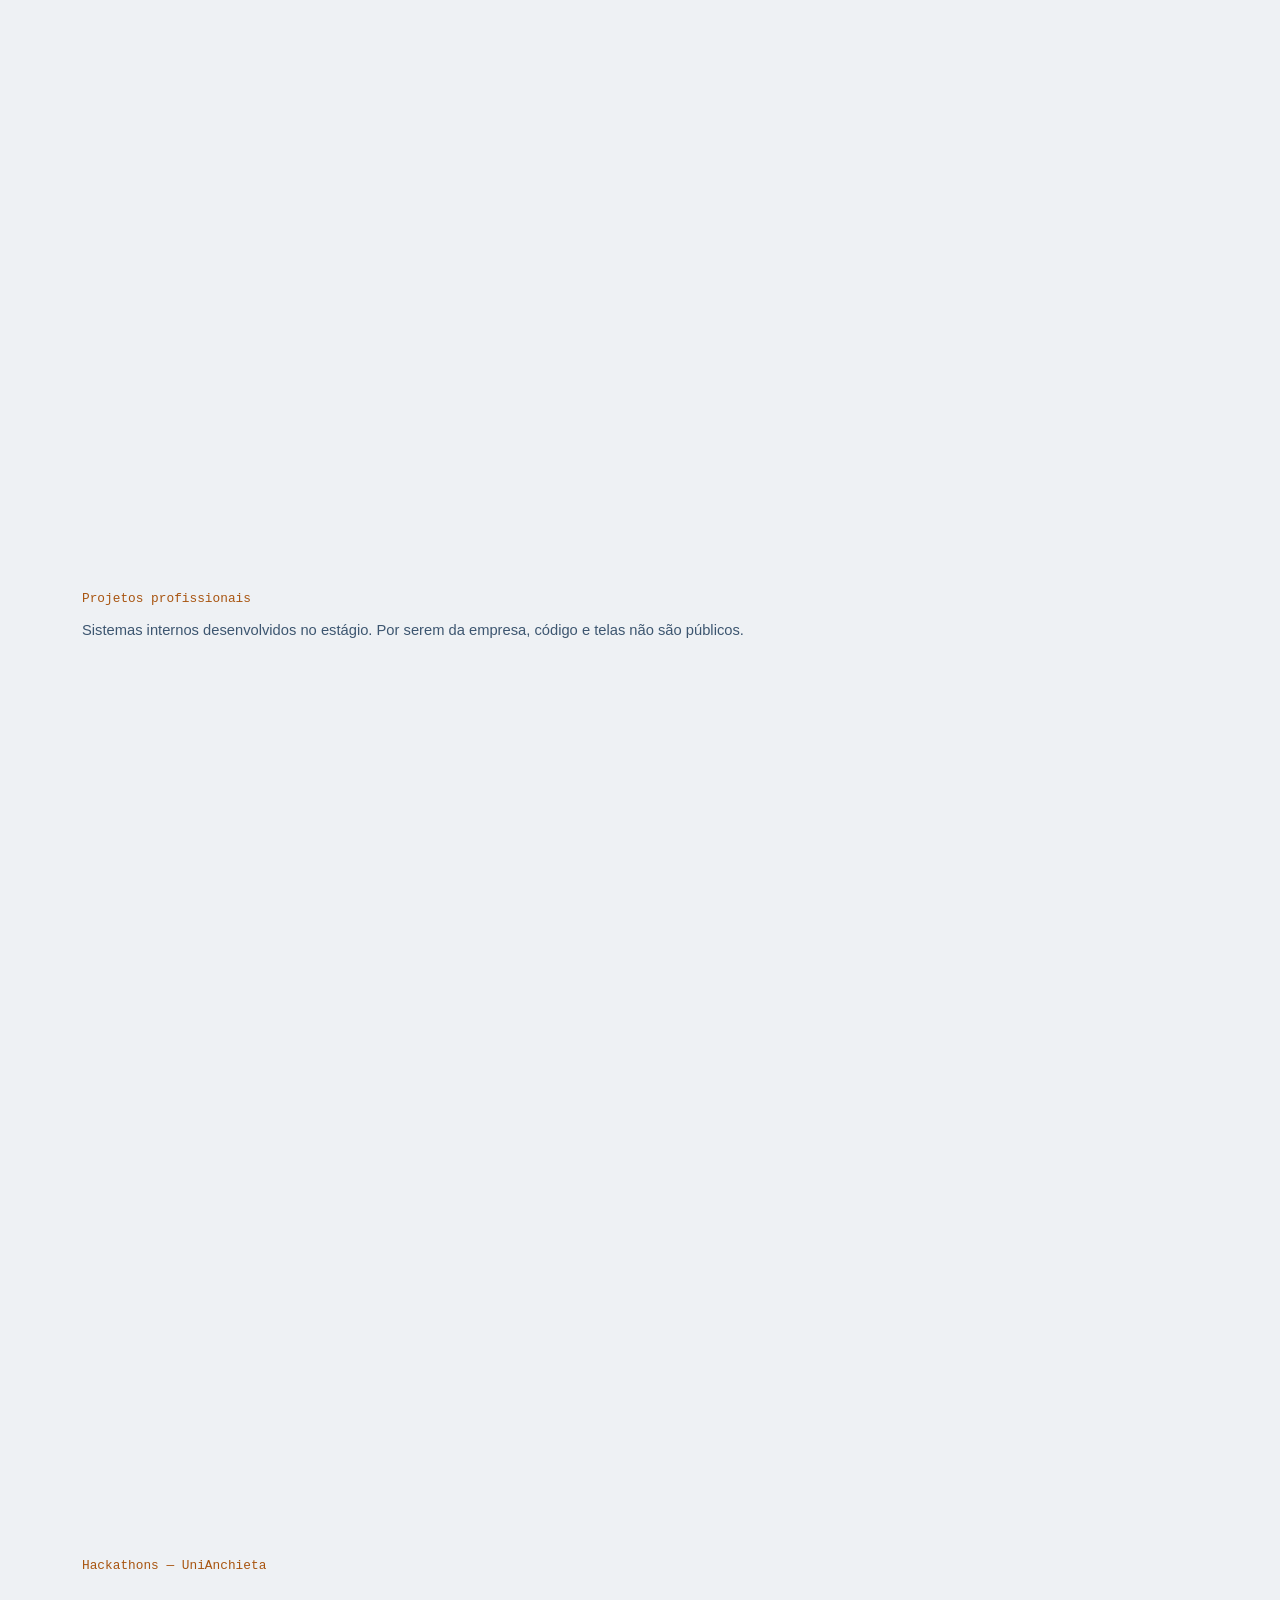
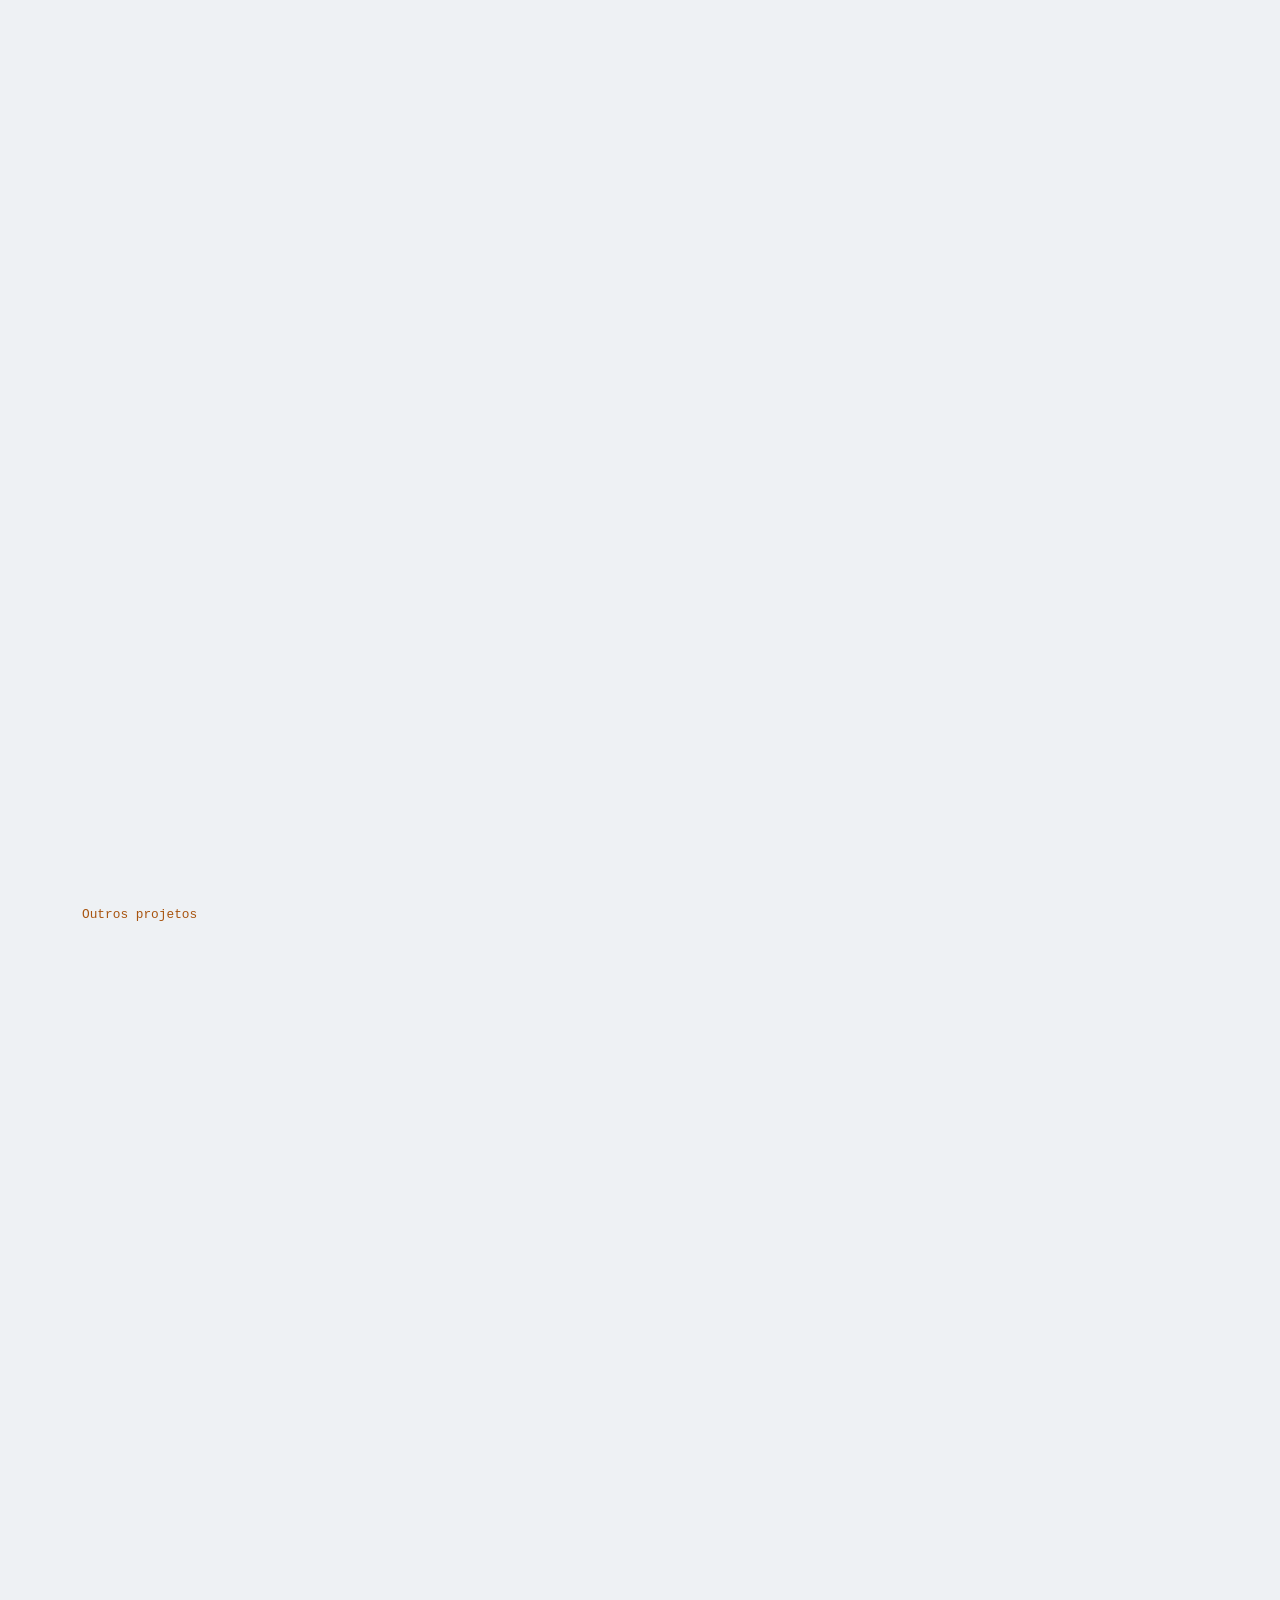
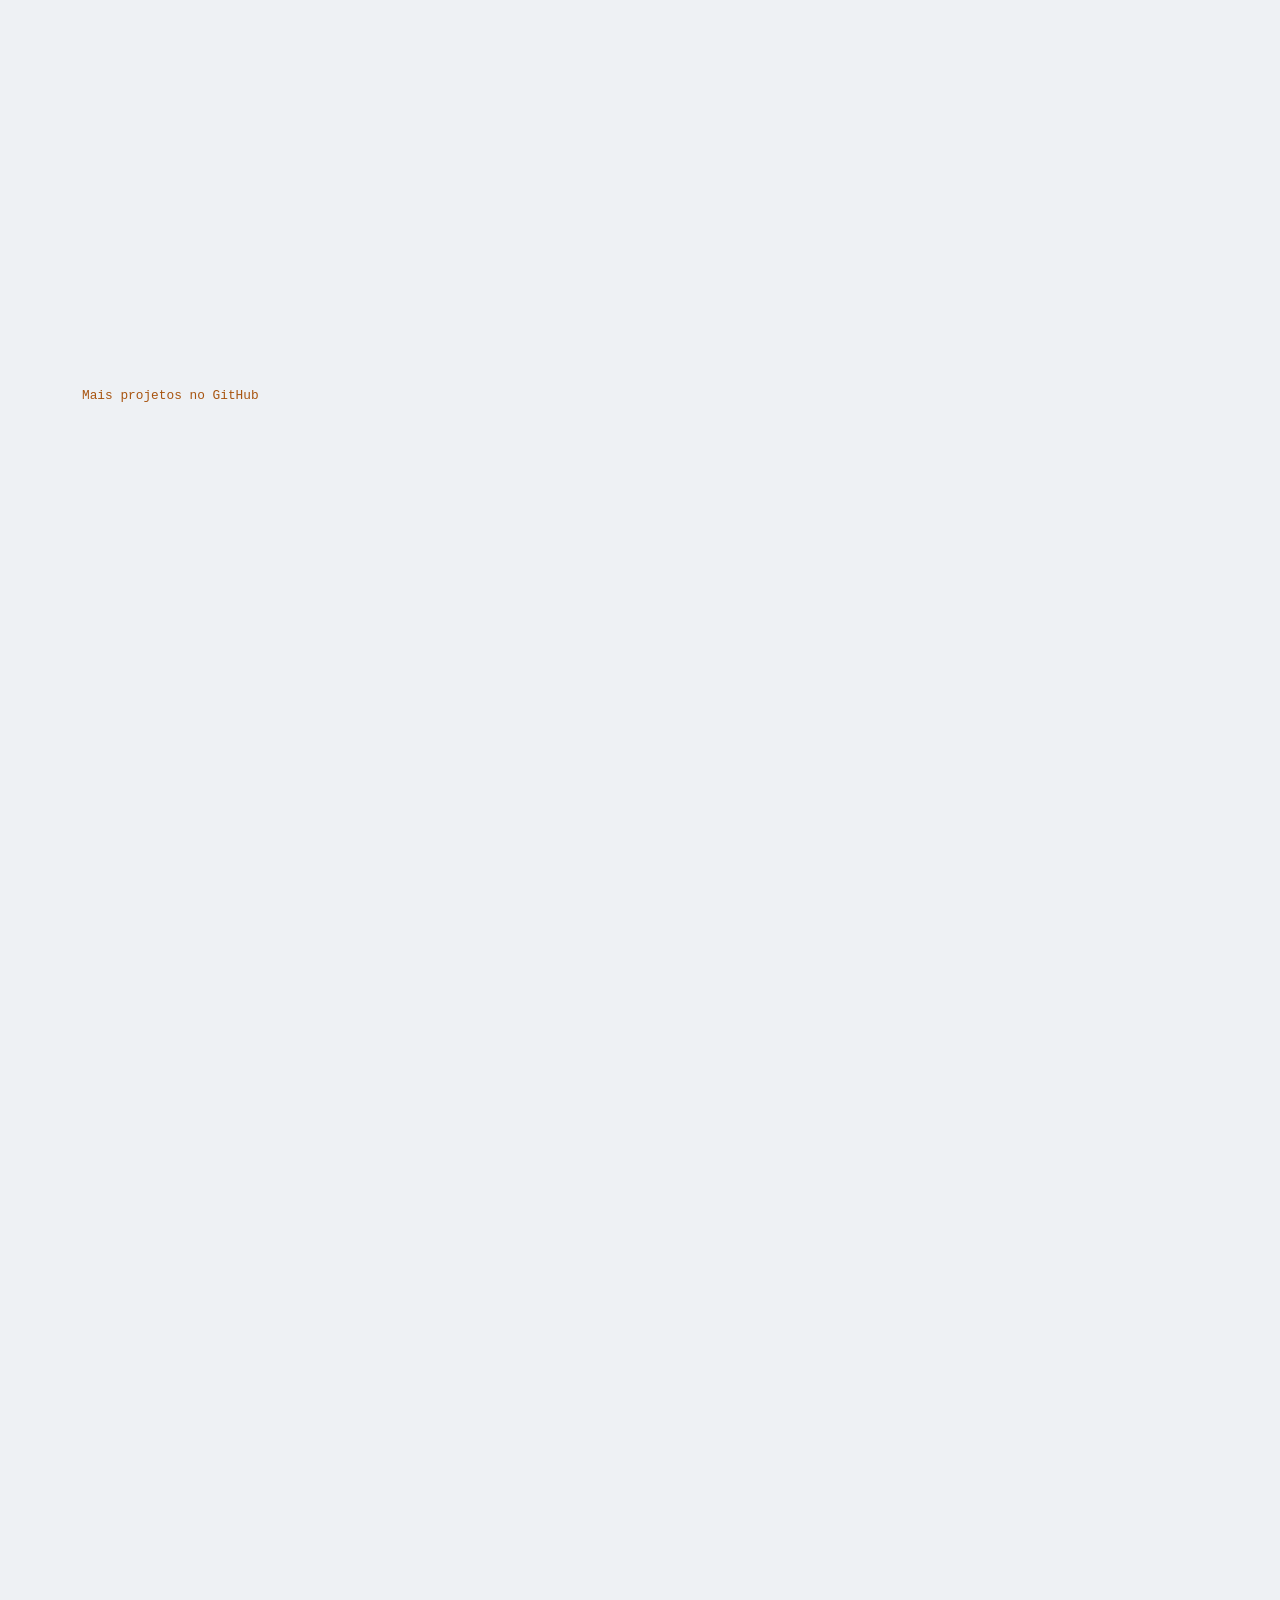
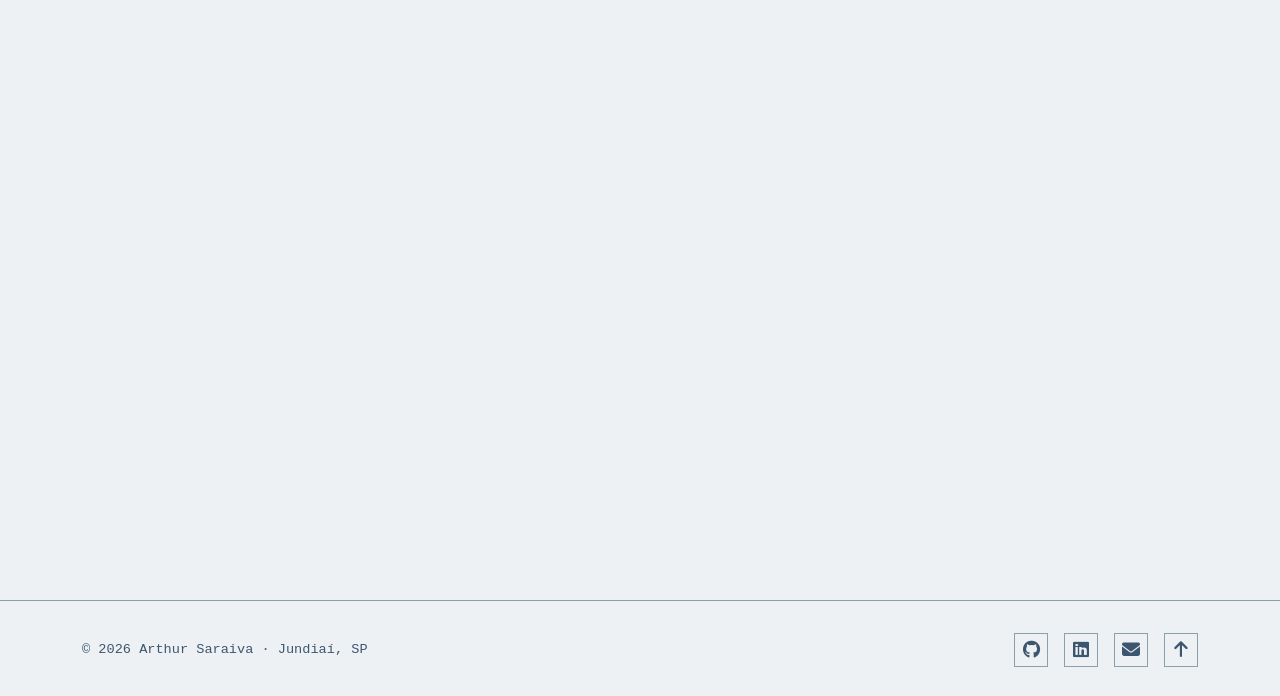
==== commit 5d1a21c4: "Detalha o AnalizeIA e faz o ícone de email levar ao formulário" ====
--- a/index.html
+++ b/index.html
@@ -72,7 +72,7 @@
                     <div class="social-links">
                         <a href="https://github.com/arthsz-ti" target="_blank" rel="noopener" aria-label="GitHub"><i class="fab fa-github"></i></a>
                         <a href="https://www.linkedin.com/in/arthur-saraiva-ti" target="_blank" rel="noopener" aria-label="LinkedIn"><i class="fab fa-linkedin"></i></a>
-                        <a href="mailto:arthursaraiva51@gmail.com" aria-label="Email"><i class="fas fa-envelope"></i></a>
+                        <a href="#contato" aria-label="Enviar mensagem"><i class="fas fa-envelope"></i></a>
                     </div>
                 </div>
                 <div class="hero-image">
@@ -597,6 +597,18 @@
                             <span class="tag">Swagger</span>
                         </div>
                         <a class="project-link" href="https://github.com/arthsz-ti/Gerenciador-de-alunos" target="_blank" rel="noopener"><i class="fab fa-github" aria-hidden="true"></i> Ver código <i class="fas fa-arrow-up-right-from-square" aria-hidden="true"></i></a>
+                    </article>
+                    <article class="repo-card reveal">
+                        <span class="repo-icon"><i class="fas fa-eye" aria-hidden="true"></i></span>
+                        <h3>AnalizeIA</h3>
+                        <p>Visão computacional com detecção e contagem de objetos em tempo real (YOLOv8), pela webcam ou por imagem, com filtros, bordas, HSV e histogramas de iluminação.</p>
+                        <div class="project-tags">
+                            <span class="tag">Python</span>
+                            <span class="tag">OpenCV</span>
+                            <span class="tag">YOLOv8</span>
+                            <span class="tag">Tkinter</span>
+                        </div>
+                        <a class="project-link" href="https://github.com/arthsz-ti/AnalizeIA" target="_blank" rel="noopener"><i class="fab fa-github" aria-hidden="true"></i> Ver código <i class="fas fa-arrow-up-right-from-square" aria-hidden="true"></i></a>
                     </article>
                 </div>
             </div>
@@ -695,7 +707,7 @@
             <div class="footer-social">
                 <a href="https://github.com/arthsz-ti" target="_blank" rel="noopener" aria-label="GitHub"><i class="fab fa-github"></i></a>
                 <a href="https://www.linkedin.com/in/arthur-saraiva-ti" target="_blank" rel="noopener" aria-label="LinkedIn"><i class="fab fa-linkedin"></i></a>
-                <a href="mailto:arthursaraiva51@gmail.com" aria-label="Email"><i class="fas fa-envelope"></i></a>
+                <a href="#contato" aria-label="Enviar mensagem"><i class="fas fa-envelope"></i></a>
                 <a href="#home" aria-label="Voltar ao topo"><i class="fas fa-arrow-up"></i></a>
             </div>
         </div>
